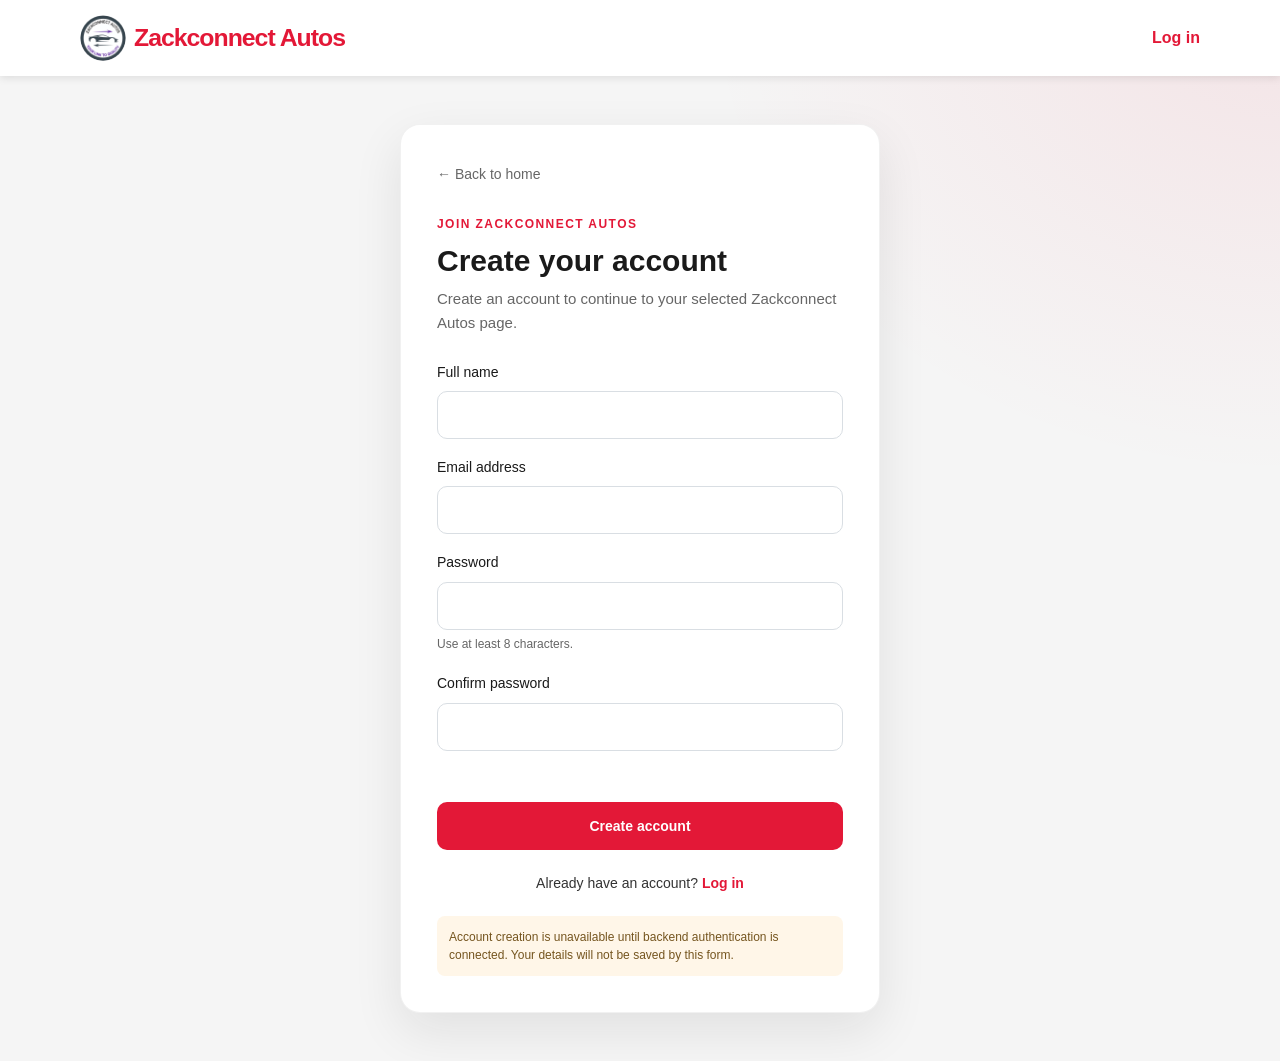
==== about.html @ 78aab8ec "first commit" ====
<!DOCTYPE html>
<html lang="en">
<head>
    <meta charset="UTF-8">
    <meta name="viewport" content="width=device-width, initial-scale=1.0">
    <meta name="description" content="Learn about Zackconnect Autos - Ghana's trusted vehicle dealership specializing in cars, Bajaj tricycles, and vehicle import services.">
    <title>About Us - Zackconnect Autos</title>
    <link rel="stylesheet" href="css/style.css">
    <script src="js/auth.js"></script>
</head>
<body>
    <!-- Header -->
    <header class="header" id="header">
        <div class="container">
            <div class="header-content">
                <div class="logo">
                    <a href="index.html">
                        <img src="images/zackconnect-logo.png" alt="Zackconnect Autos Logo" data-site-image="global.logo">
                        <span>Zackconnect Autos</span>
                    </a>
                </div>
                <nav class="nav" id="nav">
                    <ul class="nav-list">
                        <li><a href="index.html" class="nav-link">Home</a></li>
                        <li><a href="cars.html" class="nav-link">Cars</a></li>
                        <li><a href="tricycles.html" class="nav-link">Bajaj Tricycles</a></li>
                        <li><a href="import.html" class="nav-link">Import a Vehicle</a></li>
                        <li><a href="about.html" class="nav-link active">About Us</a></li>
                        <li><a href="contact.html" class="nav-link">Contact</a></li>
                    </ul>
                </nav>
                <div class="header-actions">
                    <button class="hamburger" id="hamburger" aria-label="Toggle menu">
                        <span></span>
                        <span></span>
                        <span></span>
                    </button>
                </div>
            </div>
        </div>
    </header>

    <!-- Mobile Menu -->
    <div class="mobile-menu" id="mobileMenu">
        <ul class="mobile-nav-list">
            <li><a href="index.html" class="mobile-nav-link">Home</a></li>
            <li><a href="cars.html" class="mobile-nav-link">Cars</a></li>
            <li><a href="tricycles.html" class="mobile-nav-link">Bajaj Tricycles</a></li>
            <li><a href="import.html" class="mobile-nav-link">Import a Vehicle</a></li>
            <li><a href="about.html" class="mobile-nav-link">About Us</a></li>
            <li><a href="contact.html" class="mobile-nav-link">Contact</a></li>
        </ul>
    </div>

    <!-- About Section -->
    <section class="about-section" data-site-section="about.content">
        <div class="container">
            <div class="about-intro">
                <h2 data-site-content="about.introTitle">Who We Are</h2>
                <p data-site-content="about.introText1">Zackconnect Autos is a Ghanaian vehicle import service. We help customers source cars from China, the USA, and Canada, and offer Bajaj tricycles in Ghana. Cars shown as import options are not represented as stock physically in Ghana.</p>
                <p data-site-content="about.introText2">Our goal is to make vehicle ownership easier by providing a reliable source for quality vehicles and professional import services.</p>
            </div>

            <div class="about-grid">
                <div class="about-card">
                    <h3 data-site-content="about.missionTitle">Our Mission</h3>
                    <p data-site-content="about.missionText">To provide a trusted, customer-focused vehicle dealership that simplifies car and tricycle buying, and offers transparent import services in Ghana.</p>
                </div>
                <div class="about-card">
                    <h3 data-site-content="about.visionTitle">Our Vision</h3>
                    <p data-site-content="about.visionText">To become Ghana's leading vehicle dealership, known for reliability, transparency, quality vehicles, and excellent customer service.</p>
                </div>
                <div class="about-card">
                    <h3>Our Values</h3>
                    <ul>
                        <li>Trust and transparency in all dealings</li>
                        <li>Quality vehicles at fair prices</li>
                        <li>Customer-focused service</li>
                        <li>Professional expertise</li>
                        <li>Clear and honest communication</li>
                    </ul>
                </div>
            </div>

            <div class="about-services">
                <h2 data-site-content="about.offerTitle">What We Offer</h2>
                
                <div class="service-card">
                    <div class="service-icon">
                        <svg width="48" height="48" viewBox="0 0 48 48" fill="none" xmlns="http://www.w3.org/2000/svg">
                            <rect width="48" height="48" rx="8" fill="#E31837" fill-opacity="0.1"/>
                            <path d="M24 12L16 20H20V32H24V20H28L24 12Z" fill="#E31837"/>
                        </svg>
                    </div>
                    <h3>Car Imports and Bajaj Tricycles</h3>
                    <p>We help customers source cars from China, the USA, and Canada for import to Ghana, and offer Bajaj tricycles for personal and business transportation needs. Import listings are subject to confirmation and do not represent stock already in Ghana.</p>
                </div>

                <div class="service-card">
                    <div class="service-icon">
                        <svg width="48" height="48" viewBox="0 0 48 48" fill="none" xmlns="http://www.w3.org/2000/svg">
                            <rect width="48" height="48" rx="8" fill="#E31837" fill-opacity="0.1"/>
                            <path d="M24 8L8 16V32L24 40L40 32V16L24 8ZM24 12L36 18V30L24 36L12 30V18L24 12Z" fill="#E31837"/>
                        </svg>
                    </div>
                    <h3>Vehicle Import Services</h3>
                    <p>We help customers source and import vehicles from China, Canada, and the USA with transparent pricing and expert guidance.</p>
                </div>

                <div class="service-card">
                    <div class="service-icon">
                        <svg width="48" height="48" viewBox="0 0 48 48" fill="none" xmlns="http://www.w3.org/2000/svg">
                            <rect width="48" height="48" rx="8" fill="#E31837" fill-opacity="0.1"/>
                            <path d="M24 8C15.16 8 8 15.16 8 24C8 32.84 15.16 40 24 40C32.84 40 40 32.84 40 24C40 15.16 32.84 8 24 8ZM26 32H22V28H26V32ZM26 24H22V12H26V24Z" fill="#E31837"/>
                        </svg>
                    </div>
                    <h3>Customer Service Commitment</h3>
                    <p>Our team is dedicated to helping you find the right vehicle and providing support throughout your purchase journey.</p>
                </div>
            </div>
        </div>
    </section>

    <!-- Footer -->
    <footer class="footer">
        <div class="container">
            <div class="footer-content">
                <div class="footer-brand">
                    <div class="logo">
                        <a href="index.html">
                            <img src="images/zackconnect-logo.png" alt="" data-site-image="global.logo">
                            <span>Zackconnect Autos</span>
                        </a>
                    </div>
                    <p class="tagline" data-site-content="footer.tagline">Your Trusted Partner for Cars & Tricycles.</p>
                </div>

                <div class="footer-links">
                    <div class="footer-column">
                        <h4>Vehicles</h4>
                        <ul>
                            <li><a href="cars.html">Car Imports</a></li>
                            <li><a href="tricycles.html">Bajaj Tricycles</a></li>
                            <li><a href="import.html">Import a Vehicle</a></li>
                        </ul>
                    </div>
                    <div class="footer-column">
                        <h4>Company</h4>
                        <ul>
                            <li><a href="about.html">About Us</a></li>
                            <li><a href="contact.html">Contact Us</a></li>
                        </ul>
                    </div>
                    <div class="footer-column">
                        <h4>Legal</h4>
                        <ul>
                            <li><a href="#">Privacy Policy</a></li>
                            <li><a href="#">Terms and Conditions</a></li>
                        </ul>
                    </div>
                    <div class="footer-column">
                        <h4>Follow Us</h4>
                        <div class="social-links">
                            <a href="#" aria-label="Facebook">
                                <svg width="24" height="24" viewBox="0 0 24 24" fill="currentColor">
                                    <path d="M18 2h-3a5 5 0 0 0-5 5v3H7v4h3v8h4v-8h3l1-4h-4V7a1 1 0 0 1 1-1h3z"/>
                                </svg>
                            </a>
                            <a href="#" aria-label="Twitter">
                                <svg width="24" height="24" viewBox="0 0 24 24" fill="currentColor">
                                    <path d="M23 3a10.9 10.9 0 0 1-3.14 1.53 4.48 4.48 0 0 0-7.86 3v1A10.66 10.66 0 0 1 3 4s-4 9 5 13a11.64 11.64 0 0 1-7 2c9 5 20 0 20-11.5a4.5 4.5 0 0 0-.08-.83A7.72 7.72 0 0 0 23 3z"/>
                                </svg>
                            </a>
                            <a href="#" aria-label="Instagram">
                                <svg width="24" height="24" viewBox="0 0 24 24" fill="none" stroke="currentColor" stroke-width="2">
                                    <rect x="2" y="2" width="20" height="20" rx="5" ry="5"/>
                                    <path d="M16 11.37A4 4 0 1 1 12.63 8 4 4 0 0 1 16 11.37z"/>
                                    <line x1="17.5" y1="6.5" x2="17.51" y2="6.5"/>
                                </svg>
                            </a>
                        </div>
                    </div>
                </div>
            </div>
            <div class="footer-bottom">
                <p>&copy; 2026 Zackconnect Autos. All rights reserved.</p>
            </div>
        </div>
    </footer>

    <script src="js/data-store.js"></script>
    <script src="js/script.js"></script>
    <script src="js/site-content.js"></script>
</body>
</html>
---- css/style.css ----
/* ============================================
   Zackconnect - Vehicle Dealership Styles
   ============================================ */

/* CSS Variables for consistent theming */
:root {
    --primary-color: #E31837;
    --primary-dark: #b9122a;
    --secondary-color: #1a1a1a;
    --text-color: #333333;
    --text-light: #666666;
    --bg-color: #ffffff;
    --bg-light: #f5f5f5;
    --border-color: #e0e0e0;
    --success-color: #28a745;
    --error-color: #dc3545;
    --shadow: 0 2px 8px rgba(0, 0, 0, 0.1);
    --shadow-hover: 0 4px 16px rgba(0, 0, 0, 0.15);
    --radius: 8px;
    --radius-lg: 12px;
    --transition: all 0.3s ease;
}

/* Reset and Base Styles */
* {
    margin: 0;
    padding: 0;
    box-sizing: border-box;
}

html {
    scroll-behavior: smooth;
}

body {
    font-family: -apple-system, BlinkMacSystemFont, 'Segoe UI', Roboto, Oxygen, Ubuntu, Cantarell, sans-serif;
    font-size: 16px;
    line-height: 1.6;
    color: var(--text-color);
    background-color: var(--bg-color);
}

img {
    max-width: 100%;
    height: auto;
    display: block;
}

a {
    text-decoration: none;
    color: inherit;
    transition: var(--transition);
}

ul {
    list-style: none;
}

button, input, select, textarea {
    font-family: inherit;
    font-size: inherit;
}

/* Container */
.container {
    max-width: 1200px;
    margin: 0 auto;
    padding: 0 20px;
}

/* Page Header */
.page-header {
    background: linear-gradient(135deg, var(--primary-color) 0%, var(--primary-dark) 100%);
    color: white;
    padding: 60px 0;
    text-align: center;
}

.page-header h1 {
    font-size: 2.5rem;
    margin-bottom: 10px;
}

.page-header p {
    font-size: 1.1rem;
    opacity: 0.9;
}

/* Promo Banner */
.promo-banner {
    background-color: var(--bg-light);
    padding: 40px 0;
    text-align: center;
}

.promo-banner h2 {
    font-size: 1.8rem;
    margin-bottom: 10px;
    color: var(--primary-color);
}

.promo-banner p {
    margin-bottom: 20px;
    color: var(--text-light);
}

/* Why Choose Section */
.why-choose {
    padding: 60px 0;
    background-color: var(--bg-light);
}

.features-grid {
    display: grid;
    grid-template-columns: repeat(auto-fit, minmax(250px, 1fr));
    gap: 30px;
    margin-top: 40px;
}

.feature-card {
    background: white;
    padding: 30px;
    border-radius: var(--radius-lg);
    box-shadow: var(--shadow);
    text-align: center;
    transition: var(--transition);
}

.feature-card:hover {
    transform: translateY(-5px);
    box-shadow: var(--shadow-hover);
}

.feature-card h3 {
    margin: 15px 0 10px;
    color: var(--primary-color);
}

.feature-card p {
    color: var(--text-light);
}

/* How It Works Section */
.how-it-works {
    padding: 72px 0;
    background: linear-gradient(180deg, #fff 0%, #fff7f8 100%);
}

.steps-container {
    display: grid;
    grid-template-columns: repeat(5, minmax(0, 1fr));
    gap: 18px;
    margin-top: 44px;
}

.step-card {
    position: relative;
    min-width: 0;
    min-height: 250px;
    padding: 28px 20px 24px;
    overflow: hidden;
    border: 1px solid #f1dfe3;
    border-radius: 16px;
    background: #fff;
    box-shadow: 0 8px 24px rgba(37, 25, 27, 0.06);
    text-align: center;
    transition: transform 0.22s ease, border-color 0.22s ease, box-shadow 0.22s ease;
}

.step-card::before {
    position: absolute;
    top: 0;
    right: 18px;
    left: 18px;
    height: 4px;
    border-radius: 0 0 4px 4px;
    background: var(--primary-color);
    content: "";
    opacity: 0.72;
    transition: right 0.22s ease, left 0.22s ease, opacity 0.22s ease;
}

.step-card:hover {
    transform: translateY(-7px);
    border-color: #efb8c3;
    box-shadow: 0 16px 32px rgba(227, 24, 55, 0.13);
}

.step-card:hover::before {
    right: 0;
    left: 0;
    opacity: 1;
}

.step-number {
    width: 58px;
    height: 58px;
    background: var(--primary-color);
    color: white;
    border-radius: 50%;
    display: flex;
    align-items: center;
    justify-content: center;
    font-size: 1.6rem;
    font-weight: 800;
    margin: 0 auto 20px;
    box-shadow: 0 7px 16px rgba(227, 24, 55, 0.2);
    transition: transform 0.22s ease, box-shadow 0.22s ease;
}

.step-card:hover .step-number {
    transform: scale(1.08);
    box-shadow: 0 10px 22px rgba(227, 24, 55, 0.28);
}

.step-card h3 {
    min-height: 48px;
    margin: 0 0 10px;
    color: var(--secondary-color);
    font-size: 17px;
    line-height: 1.4;
}

.step-card p {
    margin: 0;
    color: var(--text-light);
    font-size: 14px;
    line-height: 1.7;
}

@media (max-width: 1100px) {
    .steps-container {
        grid-template-columns: repeat(3, minmax(0, 1fr));
    }
}

@media (max-width: 700px) {
    .how-it-works {
        padding: 56px 0;
    }

    .steps-container {
        grid-template-columns: repeat(2, minmax(0, 1fr));
        gap: 14px;
        margin-top: 32px;
    }

    .step-card {
        min-height: 230px;
        padding: 24px 16px 20px;
    }
}

@media (max-width: 420px) {
    .steps-container {
        grid-template-columns: 1fr;
    }

    .step-card {
        min-height: 0;
        padding: 24px 20px;
    }

    .step-card h3 {
        min-height: 0;
    }
}

/* Availability Badges */
.availability-badge-card {
    position: absolute;
    top: 10px;
    right: 10px;
    padding: 4px 12px;
    border-radius: 4px;
    font-size: 12px;
    font-weight: 600;
    z-index: 2;
}

.availability-badge-card.available {
    background-color: var(--success-color);
    color: white;
}

.availability-badge-card.sold {
    background-color: var(--error-color);
    color: white;
}

.availability-badge {
    display: inline-block;
    padding: 6px 16px;
    border-radius: 4px;
    font-size: 14px;
    font-weight: 600;
    margin-bottom: 15px;
}

.availability-badge.available {
    background-color: var(--success-color);
    color: white;
}

.availability-badge.sold {
    background-color: var(--error-color);
    color: white;
}

/* Vehicle Details Page */
.vehicle-details-page {
    padding: 40px 0;
}

.vehicle-details-header {
    margin-bottom: 30px;
}

.vehicle-details-header h1 {
    font-size: 2rem;
    margin-bottom: 10px;
}

.vehicle-details-header .price {
    font-size: 2rem;
    font-weight: bold;
    color: var(--primary-color);
}

.vehicle-gallery {
    margin-bottom: 40px;
}

.gallery-main {
    margin-bottom: 15px;
}

.gallery-main img {
    width: 100%;
    border-radius: var(--radius-lg);
}

.gallery-thumbnails {
    display: flex;
    gap: 10px;
}

.gallery-thumbnail {
    cursor: pointer;
    border-radius: var(--radius);
    overflow: hidden;
    opacity: 0.6;
    transition: var(--transition);
}

.gallery-thumbnail:hover,
.gallery-thumbnail.active {
    opacity: 1;
}

.gallery-thumbnail img {
    width: 80px;
    height: 60px;
    object-fit: cover;
}

.vehicle-specs {
    margin-bottom: 30px;
}

.specs-grid {
    display: grid;
    grid-template-columns: repeat(auto-fit, minmax(150px, 1fr));
    gap: 15px;
}

.spec-item {
    display: flex;
    align-items: center;
    gap: 10px;
    padding: 15px;
    background-color: var(--bg-light);
    border-radius: var(--radius);
}

.spec-item svg {
    width: 20px;
    height: 20px;
    color: var(--primary-color);
}

.dealership-info {
    background-color: var(--bg-light);
    padding: 30px;
    border-radius: var(--radius-lg);
    margin-bottom: 40px;
}

.contact-actions {
    display: flex;
    gap: 15px;
    flex-wrap: wrap;
    margin-top: 20px;
}

.contact-actions a {
    flex: 1;
    min-width: 150px;
}

/* WhatsApp CTA */
.whatsapp-cta {
    background: linear-gradient(135deg, #25D366 0%, #128C7E 100%);
    color: white;
    padding: 40px 0;
    text-align: center;
}

.whatsapp-content h2 {
    margin-bottom: 10px;
}

.whatsapp-content p {
    margin-bottom: 20px;
    opacity: 0.9;
}

.btn-whatsapp {
    background-color: white;
    color: #25D366;
    display: inline-flex;
    align-items: center;
    gap: 10px;
}

.btn-whatsapp:hover {
    background-color: #f0f0f0;
    color: #25D366;
}

/* Demo Notes */
.demo-note {
    font-size: 13px;
    color: var(--text-light);
    font-style: italic;
    margin-top: 15px;
}

/* About Page */
.about-section {
    padding: 60px 0;
}

.about-intro {
    max-width: 800px;
    margin: 0 auto 40px;
    text-align: center;
}

.about-grid {
    display: grid;
    grid-template-columns: repeat(auto-fit, minmax(300px, 1fr));
    gap: 30px;
    margin-bottom: 40px;
}

.about-card {
    background: var(--bg-light);
    padding: 30px;
    border-radius: var(--radius-lg);
}

.about-card h3 {
    color: var(--primary-color);
    margin-bottom: 15px;
}

.about-services {
    margin-top: 40px;
}

.service-card {
    background: white;
    padding: 30px;
    border-radius: var(--radius-lg);
    box-shadow: var(--shadow);
    margin-bottom: 20px;
}

.service-icon {
    margin-bottom: 15px;
}

/* Tricycle Categories Tabs */
.tricycle-categories {
    margin-bottom: 30px;
}

.category-tabs {
    display: flex;
    gap: 10px;
    flex-wrap: wrap;
}

.category-tab {
    padding: 10px 20px;
    border: 2px solid var(--border-color);
    border-radius: var(--radius);
    background: white;
    cursor: pointer;
    transition: var(--transition);
}

.category-tab:hover,
.category-tab.active {
    background-color: var(--primary-color);
    color: white;
    border-color: var(--primary-color);
}

/* Search Section */
.search-section {
    margin-bottom: 30px;
}

.search-section .search-input {
    width: 100%;
    padding: 15px;
    border: 2px solid var(--border-color);
    border-radius: var(--radius);
    font-size: 16px;
}

.search-section .search-input:focus {
    outline: none;
    border-color: var(--primary-color);
}

/* Buttons */
.btn {
    display: inline-block;
    padding: 12px 24px;
    border: none;
    border-radius: var(--radius);
    font-size: 14px;
    font-weight: 600;
    cursor: pointer;
    transition: var(--transition);
    text-align: center;
}

.btn:hover {
    transform: translateY(-2px);
    box-shadow: var(--shadow-hover);
}

.btn-primary {
    background-color: var(--primary-color);
    color: white;
}

.btn-primary:hover {
    background-color: var(--primary-dark);
}

.btn-secondary {
    background-color: var(--secondary-color);
    color: white;
}

.btn-secondary:hover {
    background-color: #333;
}

.btn-outline {
    background-color: transparent;
    border: 2px solid var(--primary-color);
    color: var(--primary-color);
}

.btn-outline:hover {
    background-color: var(--primary-color);
    color: white;
}

.btn-text {
    background-color: transparent;
    color: var(--text-color);
}

.btn-text:hover {
    color: var(--primary-color);
}

.btn-large {
    padding: 16px 32px;
    font-size: 16px;
}

.btn-full {
    width: 100%;
}

/* Header */
.header {
    background-color: white;
    box-shadow: var(--shadow);
    position: sticky;
    top: 0;
    z-index: 1000;
}

.header-content {
    display: flex;
    align-items: center;
    justify-content: space-between;
    padding: 16px 0;
}

.logo a {
    display: flex;
    align-items: center;
    gap: 10px;
    font-size: 1.5rem;
    font-weight: bold;
    color: var(--primary-color);
}

.logo img {
    width: 50px;
    height: 50px;
    border-radius: 50%;
    object-fit: cover;
    flex-shrink: 0;
}

/* Navigation */
.nav {
    display: flex;
}

.nav-list {
    display: flex;
    gap: 32px;
}

.nav-link {
    font-weight: 500;
    color: var(--text-color);
    padding: 8px 0;
    position: relative;
}

.nav-link:hover,
.nav-link.active {
    color: var(--primary-color);
}

.nav-link.active::after {
    content: '';
    position: absolute;
    bottom: 0;
    left: 0;
    width: 100%;
    height: 2px;
    background-color: var(--primary-color);
}

/* Header Actions */
.header-actions {
    display: flex;
    align-items: center;
    gap: 16px;
}

.location-selector select {
    padding: 8px 12px;
    border: 1px solid var(--border-color);
    border-radius: var(--radius);
    font-size: 14px;
    cursor: pointer;
}

/* Hamburger Menu */
.hamburger {
    display: none;
    flex-direction: column;
    gap: 4px;
    background: none;
    border: none;
    cursor: pointer;
    padding: 8px;
}

.hamburger span {
    width: 24px;
    height: 2px;
    background-color: var(--secondary-color);
    transition: var(--transition);
}

.hamburger.active span:nth-child(1) {
    transform: rotate(45deg) translate(6px, 6px);
}

.hamburger.active span:nth-child(2) {
    opacity: 0;
}

.hamburger.active span:nth-child(3) {
    transform: rotate(-45deg) translate(6px, -6px);
}

/* Mobile Menu */
.mobile-menu {
    display: none;
    position: fixed;
    top: 72px;
    left: 0;
    right: 0;
    background-color: white;
    box-shadow: var(--shadow);
    z-index: 999;
    padding: 20px;
}

.mobile-menu.active {
    display: block;
}

.mobile-nav-list {
    display: flex;
    flex-direction: column;
    gap: 16px;
}

.mobile-nav-link {
    font-size: 16px;
    font-weight: 500;
    color: var(--text-color);
    padding: 12px;
    border-bottom: 1px solid var(--border-color);
}

.mobile-nav-link:hover {
    color: var(--primary-color);
}

/* Hero Section */
.hero {
    position: relative;
    min-height: 600px;
    display: flex;
    align-items: center;
    background: linear-gradient(rgba(0, 0, 0, 0.6), rgba(0, 0, 0, 0.6)), 
                url('https://images.unsplash.com/photo-1492144534655-ae79c964c9d7?w=1920&h=1080&fit=crop') center/cover no-repeat;
    color: white;
}

.hero-content {
    text-align: center;
    max-width: 800px;
    margin: 0 auto;
}

.hero h1 {
    font-size: 48px;
    font-weight: 700;
    margin-bottom: 16px;
    line-height: 1.2;
}

.hero p {
    font-size: 18px;
    margin-bottom: 32px;
    opacity: 0.9;
}

.hero-buttons {
    display: flex;
    gap: 16px;
    justify-content: center;
    margin-bottom: 48px;
}

/* Search Bar */
.search-bar {
    background-color: white;
    padding: 24px;
    border-radius: var(--radius-lg);
    box-shadow: var(--shadow);
}

.search-inputs {
    display: grid;
    grid-template-columns: repeat(auto-fit, minmax(150px, 1fr));
    gap: 12px;
    margin-bottom: 16px;
}

.search-input,
.search-select {
    width: 100%;
    padding: 12px;
    border: 1px solid var(--border-color);
    border-radius: var(--radius);
    font-size: 14px;
}

.search-input:focus,
.search-select:focus {
    outline: none;
    border-color: var(--primary-color);
}

.search-btn {
    width: 100%;
}

/* Section Styles */
section {
    padding: 80px 0;
}

.section-title {
    font-size: 36px;
    font-weight: 700;
    text-align: center;
    margin-bottom: 16px;
    color: var(--secondary-color);
}

.section-subtitle {
    font-size: 18px;
    text-align: center;
    color: var(--text-light);
    margin-bottom: 48px;
}

/* Categories Section */
.categories {
    background-color: var(--bg-light);
}

.categories-grid {
    display: grid;
    grid-template-columns: repeat(auto-fit, minmax(280px, 1fr));
    gap: 24px;
}

.category-card {
    background-color: white;
    border-radius: var(--radius-lg);
    overflow: hidden;
    box-shadow: var(--shadow);
    transition: var(--transition);
}

.category-card:hover {
    transform: translateY(-4px);
    box-shadow: var(--shadow-hover);
}

.category-image {
    height: 200px;
    overflow: hidden;
    background: var(--bg-light);
}

.category-image img {
    width: 100%;
    height: 100%;
    object-fit: contain;
}

.category-content {
    padding: 24px;
}

.category-content h3 {
    font-size: 20px;
    font-weight: 600;
    margin-bottom: 8px;
    color: var(--secondary-color);
}

.category-content p {
    color: var(--text-light);
    margin-bottom: 16px;
    font-size: 14px;
}

/* Listings Section */
.listings {
    background-color: white;
}

/* Filters */
.filters {
    display: flex;
    flex-wrap: wrap;
    gap: 16px;
    margin-bottom: 32px;
    padding: 24px;
    background-color: var(--bg-light);
    border-radius: var(--radius);
}

.filter-group {
    display: flex;
    align-items: center;
    gap: 8px;
}

.filter-group label {
    font-size: 14px;
    font-weight: 500;
    color: var(--text-color);
}

.filter-group select {
    padding: 8px 12px;
    border: 1px solid var(--border-color);
    border-radius: var(--radius);
    font-size: 14px;
    cursor: pointer;
    min-width: 120px;
}

/* Sorting */
.sorting {
    display: flex;
    align-items: center;
    justify-content: space-between;
    margin-bottom: 24px;
    flex-wrap: wrap;
    gap: 16px;
}

.sorting label {
    font-size: 14px;
    font-weight: 500;
    color: var(--text-color);
}

.sorting select {
    padding: 8px 12px;
    border: 1px solid var(--border-color);
    border-radius: var(--radius);
    font-size: 14px;
    cursor: pointer;
}

.listing-count {
    font-size: 14px;
    color: var(--text-light);
}

/* Listings Grid */
.listings-grid {
    display: grid;
    grid-template-columns: repeat(auto-fill, minmax(300px, 1fr));
    grid-auto-rows: 1fr;
    align-items: stretch;
    gap: 24px;
    margin-bottom: 32px;
}

/* Vehicle Card */
.vehicle-card {
    display: flex;
    height: 100%;
    flex-direction: column;
    background-color: white;
    border-radius: var(--radius-lg);
    overflow: hidden;
    box-shadow: var(--shadow);
    transition: var(--transition);
    position: relative;
}

.vehicle-card:hover {
    transform: translateY(-4px);
    box-shadow: var(--shadow-hover);
}

.vehicle-image {
    position: relative;
    height: 200px;
    flex: 0 0 200px;
    overflow: hidden;
    background: var(--bg-light);
}

.vehicle-image img {
    width: 100%;
    height: 100%;
    object-fit: cover;
}

.vehicle-image-nav {
    position: absolute;
    top: 50%;
    z-index: 5;
    display: grid;
    width: 34px;
    height: 34px;
    padding: 0;
    place-items: center;
    transform: translateY(-50%);
    border: 0;
    border-radius: 50%;
    background: rgba(0, 0, 0, 0.58);
    color: #fff;
    cursor: pointer;
    font-size: 25px;
    line-height: 1;
}

.vehicle-image-nav:hover,
.vehicle-image-nav:focus-visible {
    background: var(--primary-color);
}

.vehicle-image-nav:focus-visible {
    outline: 2px solid #fff;
    outline-offset: 2px;
}

.vehicle-image-previous {
    left: 10px;
}

.vehicle-image-next {
    right: 10px;
}

.vehicle-image-count {
    position: absolute;
    right: 12px;
    bottom: 10px;
    z-index: 5;
    padding: 3px 8px;
    border-radius: 12px;
    background: rgba(0, 0, 0, 0.62);
    color: #fff;
    font-size: 12px;
}

.vehicle-badge {
    position: absolute;
    top: 12px;
    left: 12px;
    padding: 4px 12px;
    border-radius: var(--radius);
    font-size: 12px;
    font-weight: 600;
    text-transform: uppercase;
}

.badge-new {
    background-color: var(--success-color);
    color: white;
}

.badge-used {
    background-color: var(--primary-color);
    color: white;
}

.badge-featured {
    background-color: #FFD700;
    color: var(--secondary-color);
}

.favourite-btn {
    position: absolute;
    top: 12px;
    right: 12px;
    width: 36px;
    height: 36px;
    background-color: white;
    border: none;
    border-radius: 50%;
    cursor: pointer;
    display: flex;
    align-items: center;
    justify-content: center;
    box-shadow: var(--shadow);
    transition: var(--transition);
}

.favourite-btn:hover {
    transform: scale(1.1);
}

.favourite-btn.active svg {
    fill: var(--primary-color);
    stroke: var(--primary-color);
}

.favourite-btn svg {
    width: 20px;
    height: 20px;
    stroke: var(--text-light);
    fill: none;
    transition: var(--transition);
}

.vehicle-details {
    display: flex;
    flex: 1;
    flex-direction: column;
    padding: 20px;
}

.vehicle-title {
    font-size: 18px;
    font-weight: 600;
    margin-bottom: 8px;
    color: var(--secondary-color);
    min-height: 2.7em;
    overflow: hidden;
    display: -webkit-box;
    -webkit-box-orient: vertical;
    -webkit-line-clamp: 2;
}

.vehicle-price {
    font-size: 24px;
    font-weight: 700;
    color: var(--primary-color);
    margin-bottom: 12px;
}

.vehicle-price-note {
    margin: 0 0 3px;
    color: var(--text-light);
    font-size: 12px;
}

.vehicle-info {
    display: flex;
    min-height: 38px;
    flex-wrap: wrap;
    gap: 12px;
    margin-bottom: 16px;
    font-size: 13px;
    color: var(--text-light);
}

.vehicle-info-item {
    display: flex;
    align-items: center;
    gap: 4px;
}

.vehicle-info-item svg {
    width: 16px;
    height: 16px;
}

.vehicle-meta {
    display: flex;
    justify-content: space-between;
    align-items: center;
    padding-top: 12px;
    border-top: 1px solid var(--border-color);
    font-size: 13px;
}

.vehicle-location {
    color: var(--text-light);
}

.vehicle-seller {
    font-weight: 500;
    color: var(--text-color);
}

.vehicle-actions {
    display: flex;
    gap: 8px;
    margin-top: auto;
    padding-top: 16px;
}

.vehicle-actions .btn {
    flex: 1;
    font-size: 13px;
    padding: 10px 16px;
}

/* Empty State */
.empty-state {
    text-align: center;
    padding: 60px 20px;
}

.empty-state svg {
    margin: 0 auto 24px;
}

.empty-state h3 {
    font-size: 24px;
    margin-bottom: 8px;
    color: var(--secondary-color);
}

.empty-state p {
    color: var(--text-light);
    margin-bottom: 24px;
}

.view-all-container {
    text-align: center;
    margin-top: 32px;
}

/* Bajaj Section */
.bajaj-section {
    background-color: var(--bg-light);
}

.bajaj-filters {
    display: flex;
    gap: 16px;
    margin-bottom: 32px;
    justify-content: center;
}

/* Import Section */
.import-section {
    background-color: white;
}

.import-content {
    display: grid;
    grid-template-columns: 1fr 1fr;
    gap: 48px;
}

.import-steps,
.cost-breakdown {
    margin-bottom: 32px;
}

.import-steps h3,
.cost-breakdown h3 {
    font-size: 20px;
    font-weight: 600;
    margin-bottom: 16px;
    color: var(--secondary-color);
}

.import-steps ol {
    padding-left: 24px;
}

.import-steps li {
    margin-bottom: 12px;
    color: var(--text-color);
}

.cost-breakdown ul {
    padding-left: 24px;
}

.cost-breakdown li {
    margin-bottom: 8px;
    color: var(--text-color);
}

.cost-breakdown .note {
    margin-top: 16px;
    padding: 12px;
    background-color: #fff3cd;
    border-left: 4px solid #ffc107;
    font-size: 14px;
    color: #856404;
}

/* Forms */
.import-form-container,
.sell-form-container,
.auth-container {
    max-width: 600px;
    margin: 0 auto;
}

.form-group {
    margin-bottom: 20px;
}

.form-row {
    display: grid;
    grid-template-columns: 1fr 1fr;
    gap: 16px;
}

.form-group label {
    display: block;
    margin-bottom: 8px;
    font-weight: 500;
    color: var(--text-color);
    font-size: 14px;
}

.form-group input,
.form-group select,
.form-group textarea {
    width: 100%;
    padding: 12px;
    border: 1px solid var(--border-color);
    border-radius: var(--radius);
    font-size: 14px;
    transition: var(--transition);
}

.form-group input:focus,
.form-group select:focus,
.form-group textarea:focus {
    outline: none;
    border-color: var(--primary-color);
    box-shadow: 0 0 0 3px rgba(227, 24, 55, 0.1);
}

.form-group textarea {
    resize: vertical;
}

.help-text {
    font-size: 12px;
    color: var(--text-light);
    margin-top: 4px;
}

.form-note {
    font-size: 12px;
    color: var(--text-light);
    text-align: center;
    margin-top: 16px;
    padding: 12px;
    background-color: var(--bg-light);
    border-radius: var(--radius);
}

.note {
    font-size: 14px;
    color: var(--text-light);
    margin-top: 16px;
}

/* Password Input */
.password-input {
    position: relative;
}

.password-input input {
    padding-right: 48px;
}

.toggle-password {
    position: absolute;
    right: 12px;
    top: 50%;
    transform: translateY(-50%);
    background: none;
    border: none;
    cursor: pointer;
    padding: 4px;
    color: var(--text-light);
}

.toggle-password:hover {
    color: var(--primary-color);
}

/* Form Options */
.form-options {
    display: flex;
    justify-content: space-between;
    align-items: center;
    margin-bottom: 20px;
    font-size: 14px;
}

.checkbox-label {
    display: flex;
    align-items: center;
    gap: 8px;
    cursor: pointer;
}

.checkbox-label input[type="checkbox"] {
    width: auto;
}

.forgot-link {
    color: var(--primary-color);
}

.forgot-link:hover {
    text-decoration: underline;
}

/* Image Preview */
.image-preview {
    display: grid;
    grid-template-columns: repeat(auto-fill, minmax(100px, 1fr));
    gap: 12px;
    margin-top: 16px;
}

.preview-image {
    position: relative;
    aspect-ratio: 4:3;
    border-radius: var(--radius);
    overflow: hidden;
}

.preview-image img {
    width: 100%;
    height: 100%;
    object-fit: contain;
}

.remove-image {
    position: absolute;
    top: 4px;
    right: 4px;
    width: 24px;
    height: 24px;
    background-color: rgba(0, 0, 0, 0.7);
    color: white;
    border: none;
    border-radius: 50%;
    cursor: pointer;
    display: flex;
    align-items: center;
    justify-content: center;
    font-size: 16px;
}

/* Ad Preview */
.ad-preview {
    background-color: var(--bg-light);
    padding: 32px;
    border-radius: var(--radius-lg);
    margin-top: 24px;
}

.preview-card {
    background-color: white;
    padding: 24px;
    border-radius: var(--radius);
    margin-bottom: 16px;
}

/* Auth Section */
.auth-section {
    background-color: var(--bg-light);
}

.auth-container {
    background-color: white;
    padding: 32px;
    border-radius: var(--radius-lg);
    box-shadow: var(--shadow);
}

.auth-tabs {
    display: flex;
    margin-bottom: 32px;
    border-bottom: 2px solid var(--border-color);
}

.auth-tab {
    flex: 1;
    padding: 16px;
    background: none;
    border: none;
    font-size: 16px;
    font-weight: 600;
    cursor: pointer;
    color: var(--text-light);
    border-bottom: 2px solid transparent;
    margin-bottom: -2px;
}

.auth-tab.active {
    color: var(--primary-color);
    border-bottom-color: var(--primary-color);
}

.auth-form {
    display: none;
}

.auth-form.active {
    display: block;
}

.auth-form h3 {
    font-size: 24px;
    margin-bottom: 24px;
    color: var(--secondary-color);
}

.auth-note {
    text-align: center;
    margin-top: 16px;
    font-size: 13px;
    color: var(--text-light);
}

/* Favourites Section */
.favourites-section {
    background-color: var(--bg-light);
}

/* About Section */
.about-section {
    background-color: white;
}

.about-content {
    max-width: 800px;
    margin: 0 auto;
}

.about-text {
    text-align: center;
    margin-bottom: 48px;
    font-size: 18px;
    color: var(--text-color);
}

.about-grid {
    display: grid;
    grid-template-columns: repeat(auto-fit, minmax(280px, 1fr));
    gap: 24px;
}

.about-card {
    background-color: var(--bg-light);
    padding: 24px;
    border-radius: var(--radius-lg);
}

.about-card h3 {
    font-size: 18px;
    font-weight: 600;
    margin-bottom: 12px;
    color: var(--secondary-color);
}

.about-card p {
    color: var(--text-light);
    font-size: 14px;
}

.about-card ul {
    padding-left: 24px;
}

.about-card li {
    margin-bottom: 8px;
    color: var(--text-light);
    font-size: 14px;
}

/* Safety Section */
.safety-section {
    background-color: var(--bg-light);
}

.safety-grid {
    display: grid;
    grid-template-columns: repeat(auto-fit, minmax(250px, 1fr));
    gap: 24px;
}

.safety-card {
    background-color: white;
    padding: 24px;
    border-radius: var(--radius-lg);
    text-align: center;
    box-shadow: var(--shadow);
}

.safety-card svg {
    margin: 0 auto 16px;
}

.safety-card h3 {
    font-size: 16px;
    font-weight: 600;
    margin-bottom: 8px;
    color: var(--secondary-color);
}

.safety-card p {
    font-size: 14px;
    color: var(--text-light);
}

/* Contact Section */
.contact-section {
    background-color: white;
}

.contact-content {
    display: grid;
    grid-template-columns: 1fr 1fr;
    gap: 48px;
}

.contact-info {
    display: flex;
    flex-direction: column;
    gap: 24px;
}

.contact-item {
    display: flex;
    gap: 16px;
    align-items: flex-start;
}

.contact-item svg {
    flex-shrink: 0;
    margin-top: 4px;
}

.contact-item h4 {
    font-size: 16px;
    font-weight: 600;
    margin-bottom: 4px;
    color: var(--secondary-color);
}

.contact-item p {
    font-size: 14px;
    color: var(--text-light);
}

.contact-form h3 {
    font-size: 24px;
    margin-bottom: 24px;
    color: var(--secondary-color);
}

/* Modal */
.modal {
    display: none;
    position: fixed;
    top: 0;
    left: 0;
    right: 0;
    bottom: 0;
    background-color: rgba(0, 0, 0, 0.7);
    z-index: 2000;
    align-items: center;
    justify-content: center;
    padding: 20px;
}

.modal.active {
    display: flex;
}

.modal-content {
    background-color: white;
    border-radius: var(--radius-lg);
    max-width: 900px;
    width: 100%;
    max-height: 90vh;
    overflow-y: auto;
    position: relative;
}

.modal-close {
    position: absolute;
    top: 16px;
    right: 16px;
    width: 40px;
    height: 40px;
    background-color: white;
    border: none;
    border-radius: 50%;
    font-size: 24px;
    cursor: pointer;
    z-index: 10;
    box-shadow: var(--shadow);
    display: flex;
    align-items: center;
    justify-content: center;
}

.modal-close:hover {
    background-color: var(--bg-light);
}

/* Vehicle Details */
.vehicle-details {
    padding: 32px;
}

.vehicle-gallery {
    margin-bottom: 32px;
}

.gallery-main {
    width: 100%;
    height: 400px;
    border-radius: var(--radius-lg);
    overflow: hidden;
    margin-bottom: 16px;
    background: var(--bg-light);
}

.gallery-main img {
    width: 100%;
    height: 100%;
    object-fit: contain;
}

.gallery-thumbnails {
    display: flex;
    gap: 12px;
    overflow-x: auto;
    padding-bottom: 8px;
}

.gallery-thumbnail {
    width: 100px;
    height: 75px;
    border-radius: var(--radius);
    overflow: hidden;
    cursor: pointer;
    flex-shrink: 0;
    border: 2px solid transparent;
}

.gallery-thumbnail.active {
    border-color: var(--primary-color);
}

.gallery-thumbnail img {
    width: 100%;
    height: 100%;
    object-fit: contain;
}

.vehicle-header {
    margin-bottom: 24px;
    padding-bottom: 24px;
    border-bottom: 1px solid var(--border-color);
}

.vehicle-header h2 {
    font-size: 32px;
    font-weight: 700;
    margin-bottom: 8px;
    color: var(--secondary-color);
}

.vehicle-header .price {
    font-size: 36px;
    font-weight: 700;
    color: var(--primary-color);
}

.vehicle-specs {
    display: grid;
    grid-template-columns: repeat(auto-fit, minmax(200px, 1fr));
    gap: 16px;
    margin-bottom: 32px;
}

.spec-item {
    display: flex;
    align-items: center;
    gap: 12px;
    padding: 16px;
    background-color: var(--bg-light);
    border-radius: var(--radius);
}

.spec-item svg {
    width: 24px;
    height: 24px;
    color: var(--primary-color);
}

.spec-item span {
    font-size: 14px;
    color: var(--text-color);
}

.vehicle-description {
    margin-bottom: 32px;
}

.vehicle-description h3 {
    font-size: 20px;
    font-weight: 600;
    margin-bottom: 16px;
    color: var(--secondary-color);
}

.vehicle-description p {
    color: var(--text-color);
    line-height: 1.8;
}

.seller-info {
    background-color: var(--bg-light);
    padding: 24px;
    border-radius: var(--radius-lg);
    margin-bottom: 32px;
}

.seller-info h3 {
    font-size: 20px;
    font-weight: 600;
    margin-bottom: 16px;
    color: var(--secondary-color);
}

.seller-details {
    margin-bottom: 16px;
}

.seller-details p {
    margin-bottom: 8px;
    color: var(--text-color);
}

.seller-details strong {
    color: var(--secondary-color);
}

.seller-actions {
    display: flex;
    flex-wrap: wrap;
    gap: 12px;
}

.safety-tips {
    background-color: #fff3cd;
    padding: 24px;
    border-radius: var(--radius-lg);
    border-left: 4px solid #ffc107;
    margin-bottom: 32px;
}

.safety-tips h3 {
    font-size: 18px;
    font-weight: 600;
    margin-bottom: 12px;
    color: #856404;
}

.safety-tips ul {
    padding-left: 24px;
}

.safety-tips li {
    margin-bottom: 8px;
    color: #856404;
    font-size: 14px;
}

.similar-vehicles {
    margin-top: 32px;
}

.similar-vehicles h3 {
    font-size: 20px;
    font-weight: 600;
    margin-bottom: 16px;
    color: var(--secondary-color);
}

/* Toast */
.toast {
    position: fixed;
    bottom: 24px;
    right: 24px;
    background-color: var(--secondary-color);
    color: white;
    padding: 16px 24px;
    border-radius: var(--radius);
    box-shadow: var(--shadow);
    z-index: 3000;
    display: none;
    align-items: center;
    gap: 12px;
    max-width: 400px;
}

.toast.active {
    display: flex;
}

.toast.success {
    background-color: var(--success-color);
}

.toast.error {
    background-color: var(--error-color);
}

.toast-close {
    background: none;
    border: none;
    color: white;
    font-size: 24px;
    cursor: pointer;
    padding: 0;
    line-height: 1;
}

/* Footer */
.footer {
    background-color: var(--secondary-color);
    color: white;
    padding: 48px 0 24px;
}

.footer-content {
    display: grid;
    grid-template-columns: 1fr 2fr;
    gap: 48px;
    margin-bottom: 32px;
}

.footer-brand .logo a {
    color: white;
}

.footer-brand .tagline {
    margin-top: 12px;
    font-size: 14px;
    opacity: 0.8;
}

.footer-links {
    display: grid;
    grid-template-columns: repeat(auto-fit, minmax(150px, 1fr));
    gap: 32px;
}

.footer-column h4 {
    font-size: 16px;
    font-weight: 600;
    margin-bottom: 16px;
}

.footer-column ul {
    display: flex;
    flex-direction: column;
    gap: 8px;
}

.footer-column a {
    font-size: 14px;
    opacity: 0.8;
}

.footer-column a:hover {
    opacity: 1;
    color: var(--primary-color);
}

.social-links {
    display: flex;
    gap: 12px;
}

.social-links a {
    width: 40px;
    height: 40px;
    background-color: rgba(255, 255, 255, 0.1);
    border-radius: 50%;
    display: flex;
    align-items: center;
    justify-content: center;
    transition: var(--transition);
}

.social-links a:hover {
    background-color: var(--primary-color);
}

.footer-bottom {
    padding-top: 24px;
    border-top: 1px solid rgba(255, 255, 255, 0.1);
    text-align: center;
    font-size: 14px;
    opacity: 0.8;
}

/* Responsive Design */
@media (max-width: 1024px) {
    .import-content,
    .contact-content {
        grid-template-columns: 1fr;
    }
    
    .footer-content {
        grid-template-columns: 1fr;
    }
}

@media (max-width: 768px) {
    .nav {
        display: none;
    }
    
    .header-actions .btn-text,
    .header-actions .btn-primary {
        display: none;
    }
    
    .hamburger {
        display: flex;
    }
    
    .hero h1 {
        font-size: 32px;
    }
    
    .hero p {
        font-size: 16px;
    }
    
    .hero-buttons {
        flex-direction: column;
    }
    
    .search-inputs {
        grid-template-columns: 1fr;
    }
    
    .section-title {
        font-size: 28px;
    }
    
    .filters {
        flex-direction: column;
    }
    
    .filter-group {
        flex-direction: column;
        align-items: flex-start;
    }
    
    .filter-group select {
        width: 100%;
    }
    
    .form-row {
        grid-template-columns: 1fr;
    }
    
    .listings-grid {
        grid-template-columns: 1fr;
    }
    
    .categories-grid {
        grid-template-columns: 1fr;
    }
    
    .about-grid,
    .safety-grid {
        grid-template-columns: 1fr;
    }
}

@media (max-width: 480px) {
    .container {
        padding: 0 16px;
    }
    
    section {
        padding: 48px 0;
    }
    
    .hero {
        min-height: 500px;
    }
    
    .hero h1 {
        font-size: 24px;
    }
    
    .hero p {
        font-size: 14px;
    }
    
    .btn-large {
        padding: 12px 24px;
        font-size: 14px;
    }
    
    .search-bar {
        padding: 16px;
    }
    
    .section-title {
        font-size: 24px;
    }
    
    .vehicle-header h2 {
        font-size: 24px;
    }
    
    .vehicle-header .price {
        font-size: 28px;
    }
    
    .gallery-main {
        height: 250px;
    }
    
    .modal-content {
        padding: 16px;
    }
    
    .vehicle-details {
        padding: 16px;
    }
}

/* Accessibility */
:focus-visible {
    outline: 2px solid var(--primary-color);
    outline-offset: 2px;
}

.auth-page {
    min-height: 100vh;
    background:
        radial-gradient(ellipse at top right, rgba(227, 24, 55, 0.08), transparent 36rem),
        var(--bg-light);
}

.auth-header {
    display: flex;
    min-height: 76px;
    align-items: center;
    justify-content: space-between;
    padding: 0 max(24px, calc((100% - 1120px) / 2));
    background: #fff;
    box-shadow: var(--shadow);
}

.auth-brand {
    display: inline-flex;
    align-items: center;
    gap: 8px;
    color: var(--primary-color);
    font-size: 1.55rem;
    font-weight: 800;
    letter-spacing: -0.04em;
}

.auth-brand img {
    width: 46px;
    height: 46px;
    border-radius: 50%;
    object-fit: contain;
}

.auth-header-link,
.auth-switch a {
    color: var(--primary-color);
    font-weight: 700;
}

.auth-header-link:hover,
.auth-switch a:hover {
    text-decoration: underline;
}

.auth-main {
    display: grid;
    min-height: calc(100vh - 76px);
    padding: 48px 20px;
    place-items: center;
}

.auth-card {
    width: min(100%, 480px);
    padding: 36px;
    border: 1px solid rgba(26, 26, 26, 0.06);
    border-radius: 20px;
    background: #fff;
    box-shadow: 0 18px 50px rgba(26, 26, 26, 0.09);
}

.auth-back-link {
    display: inline-block;
    margin-bottom: 30px;
    color: var(--text-light);
    font-size: 14px;
}

.auth-back-link:hover {
    color: var(--primary-color);
}

.auth-eyebrow {
    margin-bottom: 8px;
    color: var(--primary-color);
    font-size: 12px;
    font-weight: 800;
    letter-spacing: 0.12em;
    text-transform: uppercase;
}

.auth-card h1 {
    margin-bottom: 8px;
    color: var(--secondary-color);
    font-size: 30px;
    line-height: 1.2;
}

.auth-intro {
    margin-bottom: 26px;
    color: var(--text-light);
    font-size: 15px;
}

.auth-screen-form .form-group {
    margin-bottom: 17px;
}

.auth-screen-form .form-group label {
    color: var(--secondary-color);
}

.auth-screen-form .form-group input {
    min-height: 48px;
    border-color: #d9dee3;
    border-radius: 10px;
}

.auth-screen-form .form-group input:focus {
    border-color: var(--primary-color);
    box-shadow: 0 0 0 3px rgba(227, 24, 55, 0.1);
}

.auth-screen-form .btn {
    min-height: 48px;
    margin-top: 4px;
    border-radius: 10px;
}

.auth-message {
    min-height: 20px;
    margin: 0 0 10px;
    color: var(--error-color);
    font-size: 14px;
}

.auth-switch {
    margin-top: 22px;
    text-align: center;
    font-size: 14px;
}

.auth-status-note {
    margin-top: 22px;
    padding: 12px;
    border-radius: 8px;
    background: #fff6e8;
    color: #75551f;
    font-size: 12px;
    line-height: 1.5;
}

.admin-page {
    min-height: 100vh;
    background: #f3f5f8;
}

.admin-page [hidden] {
    display: none !important;
}

.admin-header {
    display: flex;
    min-height: 72px;
    align-items: center;
    justify-content: space-between;
    padding: 10px max(20px, calc((100% - 1380px) / 2));
    background: #fff;
    box-shadow: var(--shadow);
}

.admin-brand {
    display: inline-flex;
    align-items: center;
    gap: 10px;
    color: var(--secondary-color);
    font-size: 1.15rem;
    font-weight: 800;
}

.admin-brand img {
    width: 46px;
    height: 46px;
    object-fit: contain;
}

.admin-brand small {
    display: inline-block;
    margin-left: 5px;
    color: var(--primary-color);
    font-size: 0.72rem;
    font-weight: 800;
    letter-spacing: 0.08em;
    text-transform: uppercase;
}

.admin-store-link {
    color: var(--primary-color);
    font-weight: 700;
}

.admin-prototype-warning {
    padding: 12px max(20px, calc((100% - 1380px) / 2));
    background: #fff2d9;
    color: #684b0a;
    font-size: 13px;
}

.admin-layout {
    display: grid;
    max-width: 1420px;
    min-height: calc(100vh - 118px);
    grid-template-columns: 230px minmax(0, 1fr);
    margin: 0 auto;
}

.admin-sidebar {
    padding: 30px 16px;
    border-right: 1px solid #e4e8ed;
    background: #fff;
}

.admin-sidebar-label,
.admin-eyebrow {
    margin: 0 0 12px;
    color: #8a949e;
    font-size: 11px;
    font-weight: 800;
    letter-spacing: 0.1em;
}

.admin-tab {
    display: block;
    width: 100%;
    margin: 4px 0;
    padding: 11px 13px;
    border: 0;
    border-radius: 7px;
    background: transparent;
    color: #505963;
    cursor: pointer;
    text-align: left;
}

.admin-tab:hover,
.admin-tab.active {
    background: #fff0f2;
    color: var(--primary-color);
    font-weight: 700;
}

.admin-content {
    min-width: 0;
    padding: 34px;
}

.admin-panel {
    display: block;
}

.admin-page-heading {
    display: flex;
    align-items: center;
    justify-content: space-between;
    gap: 20px;
    margin-bottom: 24px;
}

.admin-page-heading h1 {
    margin: 0 0 5px;
    color: var(--secondary-color);
    font-size: 30px;
}

.admin-page-heading p:last-child {
    margin: 0;
    color: var(--text-light);
}

.admin-eyebrow {
    margin-bottom: 5px;
    color: var(--primary-color);
}

.admin-stat-grid {
    display: grid;
    grid-template-columns: repeat(auto-fit, minmax(150px, 1fr));
    gap: 16px;
    margin-bottom: 24px;
}

.admin-stat-card,
.admin-card {
    border: 1px solid #e7eaee;
    border-radius: 12px;
    background: #fff;
    box-shadow: 0 3px 12px rgba(27, 38, 49, 0.035);
}

.admin-stat-card {
    display: flex;
    min-height: 108px;
    flex-direction: column;
    justify-content: space-between;
    padding: 18px;
}

.admin-stat-card span {
    color: var(--text-light);
    font-size: 13px;
}

.admin-stat-card strong {
    color: var(--secondary-color);
    font-size: 28px;
}

.admin-card {
    margin-bottom: 20px;
    padding: 22px;
}

.admin-card-heading {
    margin-bottom: 18px;
}

.admin-card-heading h2 {
    margin: 0 0 4px;
    color: var(--secondary-color);
    font-size: 18px;
}

.admin-card-heading p {
    margin: 0;
    color: var(--text-light);
    font-size: 13px;
}

.admin-form-grid {
    display: grid;
    grid-template-columns: repeat(2, minmax(0, 1fr));
    gap: 15px;
}

.admin-form-grid label {
    display: grid;
    gap: 6px;
    color: #3b4249;
    font-size: 13px;
    font-weight: 650;
}

.admin-field-note {
    color: var(--text-light);
    font-size: 11px;
    font-weight: 400;
}

.admin-form-grid input,
.admin-form-grid select,
.admin-form-grid textarea {
    width: 100%;
    min-height: 42px;
    padding: 9px 11px;
    border: 1px solid #d9dee4;
    border-radius: 7px;
    background: #fff;
    color: var(--text-color);
}

.admin-form-grid textarea {
    resize: vertical;
}

.admin-form-grid input:focus,
.admin-form-grid select:focus,
.admin-form-grid textarea:focus {
    border-color: var(--primary-color);
    outline: 2px solid rgba(227, 24, 55, 0.12);
}

.admin-form-wide {
    grid-column: 1 / -1;
}

.admin-form-grid .admin-checkbox {
    display: flex;
    align-items: center;
    gap: 9px;
    align-self: center;
}

.admin-checkbox input {
    width: 17px;
    min-height: 17px;
    accent-color: var(--primary-color);
}

.admin-form-actions {
    display: flex;
    flex-wrap: wrap;
    gap: 10px;
    margin-top: 18px;
}

.admin-table-wrap {
    overflow-x: auto;
}

.admin-table {
    width: 100%;
    border-collapse: collapse;
    text-align: left;
}

.admin-table th,
.admin-table td {
    padding: 12px 10px;
    border-bottom: 1px solid #edf0f3;
    font-size: 13px;
    vertical-align: middle;
}

.admin-table th {
    color: #76818c;
    font-size: 11px;
    letter-spacing: 0.04em;
    text-transform: uppercase;
}

.admin-delete-button {
    padding: 6px 9px;
    border: 1px solid #f0cbd1;
    border-radius: 6px;
    background: #fff7f8;
    color: var(--primary-dark);
    cursor: pointer;
    font-size: 12px;
    font-weight: 700;
}

.admin-delete-button:hover {
    background: #fde8ec;
}

.admin-record-list {
    display: grid;
    gap: 12px;
}

.admin-record {
    padding: 16px;
    border: 1px solid #e9edf1;
    border-radius: 9px;
    background: #fff;
}

.admin-record-heading {
    display: flex;
    flex-wrap: wrap;
    align-items: flex-start;
    justify-content: space-between;
    gap: 8px;
    margin-bottom: 12px;
}

.admin-record-heading h3 {
    margin: 0;
    color: var(--secondary-color);
    font-size: 15px;
}

.admin-record time {
    color: #89929c;
    font-size: 11px;
}

.admin-record dl {
    display: grid;
    grid-template-columns: minmax(90px, 150px) minmax(0, 1fr);
    gap: 6px 14px;
    margin: 0 0 14px;
    font-size: 13px;
}

.admin-record dt {
    color: #7b858f;
}

.admin-record dd {
    min-width: 0;
    margin: 0;
    overflow-wrap: anywhere;
}

.admin-record > p {
    margin: 0 0 14px;
    color: var(--text-light);
    white-space: pre-wrap;
}

.admin-category-record {
    display: flex;
    align-items: center;
    gap: 14px;
}

.admin-category-icon {
    display: block;
    width: 42px;
    height: 42px;
    flex: 0 0 auto;
    border-radius: var(--radius);
    background: var(--bg-light);
    object-fit: contain;
}

.admin-home-tile-thumb {
    width: 88px;
    height: 64px;
    object-fit: cover;
}

.admin-category-image-preview {
    display: flex;
    min-height: 150px;
    grid-column: 1 / -1;
    align-items: center;
    justify-content: center;
    overflow: hidden;
    border: 1px dashed #d9dee4;
    border-radius: 10px;
    background: #f8f9fb;
    color: var(--text-light);
    font-size: 13px;
    text-align: center;
}

.admin-vehicle-image-preview {
    display: grid;
    grid-template-columns: repeat(auto-fill, minmax(110px, 1fr));
    gap: 10px;
    grid-column: 1 / -1;
    padding: 10px;
    overflow: auto;
    border: 1px dashed #d9dee4;
    border-radius: 10px;
    background: #f8f9fb;
}

.admin-vehicle-image-preview img {
    width: 100%;
    height: 120px;
    border-radius: 6px;
    object-fit: cover;
}

.admin-vehicle-image-preview[hidden] {
    display: none;
}

.admin-vehicle-image-placeholder {
    display: grid;
    min-height: 150px;
    grid-column: 1 / -1;
    place-items: center;
    border: 1px dashed #d9dee4;
    border-radius: 10px;
    background: #f8f9fb;
    color: var(--text-light);
    font-size: 13px;
    text-align: center;
}

.admin-vehicle-image-placeholder[hidden] {
    display: none;
}

.admin-category-image-preview img {
    width: 100%;
    height: 190px;
    object-fit: contain;
}

.admin-category-image-preview img[hidden] {
    display: none;
}

.admin-multi-image-preview {
    display: grid;
    width: 100%;
    grid-template-columns: repeat(auto-fill, minmax(110px, 1fr));
    gap: 10px;
}

.admin-multi-image-preview img {
    width: 100%;
    height: 120px;
    border-radius: 6px;
    object-fit: cover;
}

.admin-multi-image-preview[hidden] {
    display: none;
}

.admin-category-info {
    min-width: 0;
    flex: 1;
}

.admin-category-info h3 {
    margin: 0;
    color: var(--secondary-color);
    font-size: 15px;
}

.admin-category-info p {
    margin: 2px 0 0;
    color: var(--text-light);
    font-size: 12px;
}

.admin-category-actions {
    display: flex;
    flex: 0 0 auto;
    flex-wrap: wrap;
    justify-content: flex-end;
    gap: 7px;
}

.admin-edit-button {
    padding: 6px 10px;
    border: 1px solid #cddbed;
    border-radius: 6px;
    background: #f6f9fd;
    color: #315a87;
    cursor: pointer;
    font-size: 12px;
    font-weight: 700;
}

.admin-edit-button:hover {
    background: #eaf1fa;
}

.admin-activity-list {
    display: grid;
}

.admin-activity-item {
    display: flex;
    align-items: flex-start;
    justify-content: space-between;
    gap: 12px;
    padding: 12px 0;
    border-bottom: 1px solid #edf0f3;
    font-size: 13px;
}

.admin-activity-item:last-child {
    border-bottom: 0;
}

.admin-activity-item strong,
.admin-activity-item span {
    display: block;
}

.admin-activity-item strong {
    color: var(--secondary-color);
}

.admin-activity-item span {
    color: var(--text-light);
}

.admin-activity-item time {
    flex: 0 0 auto;
    color: #89929c;
    font-size: 11px;
}

.admin-message {
    min-height: 0;
    margin-bottom: 10px;
    color: #226a3a;
    font-size: 13px;
}

.admin-message:empty {
    display: none;
}

.admin-message.error {
    padding: 11px 14px;
    border-radius: 7px;
    background: #fff0f0;
    color: #9e1b28;
}

/* Print Styles */
@media print {
    .header,
    .hero,
    .filters,
    .sorting,
    .footer,
    .modal-close,
    .toast {
        display: none !important;
    }
    
    .vehicle-card {
        break-inside: avoid;
    }
}

/* Marketplace-style homepage */
.marketplace-home .header,
.marketplace-home .marketplace-hero {
    background: var(--primary-color);
    color: #fff;
}

.marketplace-home .header {
    box-shadow: none;
}

.marketplace-home .header-content {
    padding: 12px 0;
}

.marketplace-home .nav {
    display: none;
}

.marketplace-home .logo a {
    color: #fff;
    font-size: clamp(24px, 4vw, 38.4px);
    font-weight: 800;
    letter-spacing: 0.025em;
}

.marketplace-home .header-actions {
    gap: 12px;
}

.marketplace-home .sell-link {
    display: inline-flex;
    align-items: center;
    gap: 10px;
    padding: 10px 24px;
    border-radius: 28px;
    background: rgba(255, 255, 255, 0.2);
    font-weight: 500;
}

.marketplace-home .sell-link span {
    font-size: 1.25rem;
    line-height: 1;
}

.marketplace-home .sell-link:hover {
    background: rgba(255, 255, 255, 0.3);
    box-shadow: none;
}

.marketplace-home .marketplace-hero {
    min-height: 150px;
    padding: 16px 0 44px;
    background-image: linear-gradient(rgba(227, 24, 55, 0.78), rgba(227, 24, 55, 0.78)), url('../images/carimport.jpg');
    background-position: center;
    background-size: cover;
    background-repeat: no-repeat;
}

.marketplace-home .hero-content {
    max-width: 640px;
}

.marketplace-home .search-bar {
    padding: 0;
    background: transparent;
    box-shadow: none;
}

.marketplace-home .search-inputs {
    display: grid;
    grid-template-columns: 160px minmax(0, 1fr);
    gap: 16px;
    margin: 0;
}

.marketplace-home .search-select,
.marketplace-home .marketplace-keyword {
    height: 52px;
    border: 0;
    border-radius: 28px;
    background: #fff;
    color: #77838b;
}

.marketplace-home .search-select {
    padding: 0 18px;
    font-size: 15px;
}

.marketplace-home .marketplace-keyword {
    display: flex;
    align-items: center;
    gap: 14px;
    padding: 0 16px;
}

.marketplace-home .marketplace-keyword > svg {
    width: 20px;
    height: 20px;
    flex: 0 0 auto;
    fill: none;
    stroke: var(--primary-color);
    stroke-linecap: round;
    stroke-width: 2;
}

.marketplace-home .marketplace-keyword .search-input {
    min-width: 0;
    height: 100%;
    padding: 0;
    border: 0;
    background: transparent;
    color: var(--text-color);
    font-size: 15px;
}

.marketplace-home .marketplace-keyword .search-input:focus {
    outline: none;
}

.marketplace-home .marketplace-keyword .search-input::placeholder {
    color: #9aa7af;
    opacity: 1;
}

.marketplace-home .marketplace-categories {
    padding: 28px 0 52px;
    background: #fff;
}

.home-vehicle-pages {
    padding: 8px 0 48px;
    background: #fff;
}

.home-vehicle-pages-grid {
    display: grid;
    grid-template-columns: repeat(2, minmax(0, 1fr));
    gap: 24px;
}

.home-vehicle-tile-wrap {
    min-width: 0;
}

.home-vehicle-page-card {
    display: block;
    position: relative;
    width: 100%;
    height: 300px;
    min-width: 0;
    overflow: hidden;
    border-radius: 12px;
    background: #555;
    color: #fff;
    isolation: isolate;
    text-decoration: none;
    transition: box-shadow 0.2s ease;
}

.home-vehicle-page-card:hover,
.home-vehicle-page-card:focus-visible {
    box-shadow: 0 10px 24px rgba(0, 0, 0, 0.2);
}

.home-vehicle-page-slides {
    position: absolute;
    z-index: -2;
    inset: 0;
}

.home-vehicle-page-card::after {
    position: absolute;
    z-index: -1;
    inset: 0;
    background: linear-gradient(180deg, rgba(0, 0, 0, 0.48), rgba(0, 0, 0, 0.18) 55%, rgba(0, 0, 0, 0.42));
    content: "";
}

.home-vehicle-page-slides img {
    position: absolute;
    inset: 0;
    width: 100%;
    height: 100%;
    object-fit: cover;
    opacity: 0;
    transition: opacity 0.8s ease;
}

.home-vehicle-page-slides img.is-active {
    opacity: 1;
}

.home-vehicle-page-card:focus-visible {
    outline: 2px solid var(--primary-dark);
    outline-offset: 3px;
}

.home-vehicle-page-type {
    position: absolute;
    top: 20px;
    left: 20px;
    color: #fff;
    font-size: clamp(20px, 2vw, 28px);
    font-weight: 700;
    text-shadow: 0 1px 5px rgba(0, 0, 0, 0.75);
}

.home-vehicle-image-credit {
    margin: 10px 0 0;
    color: #65717a;
    font-size: 11px;
    text-align: right;
}

.home-vehicle-image-credit a {
    color: inherit;
    text-decoration: underline;
}

.marketplace-home .categories-grid {
    grid-template-columns: repeat(8, minmax(0, 1fr));
    gap: 58px 16px;
}

.market-category {
    display: flex;
    min-width: 0;
    flex-direction: column;
    align-items: center;
    justify-content: center;
    min-height: 186px;
    padding: 12px 8px;
    border-top: 4px solid transparent;
    border-radius: 12px;
    background: transparent;
    text-align: center;
    transition: background-color 0.2s ease, border-color 0.2s ease, box-shadow 0.2s ease, transform 0.2s ease;
}

.market-category:hover,
.market-category:focus-visible {
    border-top-color: var(--primary-color);
    background: #fde8ec;
    box-shadow: 0 6px 18px rgba(227, 24, 55, 0.12);
    transform: translateY(-3px);
}

.market-category:focus-visible {
    outline: 2px solid var(--primary-dark);
    outline-offset: 3px;
}

.market-category-icon {
    display: grid;
    width: 64px;
    height: 64px;
    margin-bottom: 5px;
    place-items: center;
    border-radius: 50%;
    background: #fff3f5;
    font-size: 35px;
    line-height: 1;
    object-fit: contain;
    padding: 10px;
    transition: transform 0.2s ease, background-color 0.2s ease;
}

.market-category:hover .market-category-icon,
.market-category:focus-visible .market-category-icon {
    background: #fbd0d9;
}

.market-category-name {
    max-width: 140px;
    color: #111;
    font-size: 13px;
    font-weight: 700;
    line-height: 1.2;
}

.market-category-count {
    margin-top: 3px;
    color: #84919a;
    font-size: 11px;
    line-height: 1.2;
}

.home-announcements {
    padding: 18px 0 0;
}

.announcements-list {
    display: grid;
    gap: 12px;
}

.announcement-card {
    padding: 18px 22px;
    border: 1px solid #f0c8d0;
    border-left: 4px solid var(--primary-color);
    border-radius: var(--radius);
    background: #fff8f9;
}

.announcement-card h2 {
    margin-bottom: 4px;
    color: var(--secondary-color);
    font-size: 1.05rem;
}

.announcement-card p {
    margin: 0;
    color: var(--text-light);
}

.visually-hidden {
    position: absolute;
    width: 1px;
    height: 1px;
    overflow: hidden;
    clip: rect(0, 0, 0, 0);
    white-space: nowrap;
    clip-path: inset(50%);
}

@media (max-width: 900px) {
    .marketplace-home .categories-grid {
        grid-template-columns: repeat(4, minmax(0, 1fr));
    }
}

@media (max-width: 1024px) {
    .marketplace-home .header-actions .hamburger {
        display: flex;
    }

    .marketplace-home .hamburger span {
        background: #fff;
    }

    .marketplace-home .mobile-menu {
        top: 85px;
    }
}

@media (max-width: 768px) {
    .admin-layout {
        grid-template-columns: 1fr;
    }

    .admin-sidebar {
        display: grid;
        grid-template-columns: repeat(2, minmax(0, 1fr));
        gap: 5px;
        overflow: visible;
        padding: 10px 16px;
        border-right: 0;
        border-bottom: 1px solid #e4e8ed;
    }

    .admin-sidebar-label {
        display: none;
    }

    .admin-tab {
        width: 100%;
        margin: 0;
        text-align: center;
    }

    .admin-content {
        padding: 22px 16px;
    }

    .admin-stat-grid {
        grid-template-columns: repeat(2, minmax(0, 1fr));
        gap: 10px;
    }

    .admin-stat-card {
        min-height: 90px;
        padding: 14px;
    }

    .admin-card {
        padding: 16px;
    }
}

@media (max-width: 520px) {
    .admin-header {
        min-height: 62px;
    }

    .admin-brand {
        font-size: 1rem;
    }

    .admin-brand img {
        width: 38px;
        height: 38px;
    }

    .admin-prototype-warning {
        font-size: 12px;
    }

    .admin-page-heading {
        align-items: flex-start;
    }

    .admin-page-heading h1 {
        font-size: 25px;
    }

    .admin-form-grid {
        grid-template-columns: 1fr;
    }

    .admin-form-wide {
        grid-column: auto;
    }

    .admin-category-image-preview {
        grid-column: auto;
    }

    .admin-category-record {
        flex-wrap: wrap;
    }

    .admin-category-info {
        flex-basis: calc(100% - 60px);
    }

    .admin-category-actions {
        width: 100%;
        justify-content: flex-end;
    }

    .admin-table th,
    .admin-table td {
        padding: 10px 7px;
    }
}

@media (max-width: 768px) {
    .home-vehicle-page-card {
        height: 240px;
    }

    .marketplace-home .header-actions .sell-link {
        display: inline-flex;
    }

    .marketplace-home .marketplace-hero {
        min-height: auto;
        padding: 18px 0 30px;
    }

    .marketplace-home .search-inputs {
        grid-template-columns: 1fr;
        gap: 10px;
    }
}

@media (max-width: 480px) {
    .marketplace-home .header .header-content .logo a {
        font-size: 1.5rem;
    }

    .marketplace-home .header-actions {
        gap: 6px;
    }

    .marketplace-home .sell-link {
        gap: 6px;
        padding: 8px 12px;
    }

    .marketplace-home .marketplace-categories {
        padding-top: 24px;
    }

    .marketplace-home .categories-grid {
        grid-template-columns: repeat(2, minmax(0, 1fr));
        gap: 28px 12px;
    }
}

.car-model-year-grid {
    display: grid;
    grid-template-columns: repeat(3, minmax(0, 1fr));
    grid-auto-rows: 170px;
    gap: 24px;
    margin: 28px 0 40px;
}

.car-model-year-tile {
    position: relative;
    min-width: 0;
    overflow: hidden;
    border-radius: var(--radius);
    background: #5a5a5a;
    color: #fff;
    isolation: isolate;
}

.car-model-year-tile::after {
    position: absolute;
    z-index: -1;
    inset: 0;
    background: linear-gradient(180deg, rgba(0, 0, 0, 0.5), transparent 55%, rgba(0, 0, 0, 0.48));
    content: "";
}

.car-model-year-tile img {
    position: absolute;
    z-index: -2;
    inset: 0;
    width: 100%;
    height: 100%;
    object-fit: cover;
    transition: transform 0.25s ease;
}

.car-model-year-tile:hover img,
.car-model-year-tile:focus-visible img {
    transform: scale(1.04);
}

.car-model-year-label,
.car-model-year-count {
    position: absolute;
    left: 14px;
    color: #fff;
    text-shadow: 0 1px 4px rgba(0, 0, 0, 0.7);
}

.car-model-year-label {
    top: 14px;
    font-size: 17px;
    font-weight: 700;
}

.car-model-year-count {
    bottom: 14px;
    font-size: 13px;
}

.car-model-year-tile.is-large {
    grid-row: span 2;
}

.car-groups-back-link {
    display: inline-block;
    margin-bottom: 20px;
    color: var(--primary-color);
    font-weight: 700;
}

.car-groups-back-link:hover {
    text-decoration: underline;
}

.car-listings-page #carsGrid {
    grid-template-columns: repeat(3, minmax(0, 1fr));
    grid-auto-rows: 180px;
}

.car-listings-page #carsGrid .vehicle-card {
    min-height: 0;
}

.car-listings-page #carsGrid .vehicle-card:first-child {
    grid-row: span 2;
}

.car-listings-page #carsGrid .vehicle-image {
    position: absolute;
    inset: 0;
    height: auto;
    flex: none;
}

.car-listings-page #carsGrid .vehicle-image::after {
    position: absolute;
    inset: 0;
    background: linear-gradient(180deg, rgba(0, 0, 0, 0.35), transparent 38%, rgba(0, 0, 0, 0.72));
    content: "";
}

.car-listings-page #carsGrid .vehicle-badge {
    display: none;
}

.car-listings-page #carsGrid .vehicle-details {
    position: absolute;
    z-index: 2;
    inset: 0;
    padding: 18px;
    background: linear-gradient(180deg, rgba(0, 0, 0, 0.24), transparent 45%, rgba(0, 0, 0, 0.4));
    color: #fff;
}

.car-listings-page #carsGrid .vehicle-title {
    min-height: 0;
    color: #fff;
    font-size: 17px;
    text-shadow: 0 1px 4px rgba(0, 0, 0, 0.65);
}

.car-listings-page #carsGrid .vehicle-price {
    color: #fff;
    font-size: 18px;
    text-shadow: 0 1px 4px rgba(0, 0, 0, 0.65);
}

.car-listings-page #carsGrid .vehicle-info,
.car-listings-page #carsGrid .vehicle-meta {
    display: none;
}

.car-listings-page #carsGrid .vehicle-actions {
    gap: 8px;
}

.car-listings-page #carsGrid .vehicle-actions .btn-outline {
    border-color: rgba(255, 255, 255, 0.85);
    background: rgba(255, 255, 255, 0.92);
    color: var(--secondary-color);
}

@media (max-width: 768px) {
    .car-model-year-grid {
        grid-template-columns: repeat(2, minmax(0, 1fr));
        grid-auto-rows: 160px;
    }

    .car-listings-page #carsGrid {
        grid-template-columns: repeat(2, minmax(0, 1fr));
        grid-auto-rows: 165px;
    }
}

@media (max-width: 480px) {
    .car-model-year-grid {
        grid-template-columns: 1fr;
        grid-auto-rows: 190px;
    }

    .car-model-year-tile.is-large {
        grid-row: auto;
    }

    .car-listings-page #carsGrid {
        grid-template-columns: 1fr;
        grid-auto-rows: 210px;
    }

    .car-listings-page #carsGrid .vehicle-card:first-child {
        grid-row: auto;
    }

    .market-category-icon {
        width: 60px;
        height: 60px;
    }
}

.car-listings-page .inventory {
    padding-top: 24px;
    background: #f1f4f6;
}

.car-listings-page > .page-header {
    padding: 30px 0;
}

.car-listings-page > .page-header h1 {
    margin-bottom: 6px;
    font-size: 2rem;
}

.car-listings-page > .page-header p {
    font-size: 1rem;
}

.car-marketplace-layout {
    display: grid;
    grid-template-columns: minmax(220px, 270px) minmax(0, 1fr);
    align-items: start;
    gap: 24px;
}

.car-filter-sidebar {
    display: grid;
    gap: 14px;
}

.car-filter-sidebar[hidden],
.car-results-heading[hidden],
.search-section[hidden],
.car-browse-groups[hidden] {
    display: none;
}

.car-filter-panel,
.car-browse-groups {
    padding: 18px;
    border: 1px solid #dce2e7;
    border-radius: 10px;
    background: #fff;
}

.car-filter-panel h2 {
    margin-bottom: 12px;
    color: #263238;
    font-size: 17px;
}

.car-filter-categories p {
    margin: 0 0 8px;
    color: #53616b;
    font-size: 14px;
}

.car-filter-categories a {
    display: flex;
    justify-content: space-between;
    padding: 8px 4px;
    color: #34434c;
    font-size: 14px;
}

.car-filter-categories .car-category-active {
    color: var(--primary-color);
    font-weight: 700;
}

.car-filter-sidebar #carBrowseResults .filters {
    display: grid;
    gap: 14px;
    margin: 0;
    padding: 0;
    background: transparent;
}

.car-filter-sidebar .filter-group {
    display: grid;
    gap: 6px;
}

.car-filter-sidebar .filter-group label {
    color: #47545c;
    font-size: 13px;
    font-weight: 600;
}

.car-filter-sidebar .filter-group select {
    width: 100%;
    min-width: 0;
    background-color: #fff;
}

.car-filter-sidebar #clearFilters {
    width: 100%;
    margin-top: 4px;
}

.car-marketplace-main {
    min-width: 0;
}

.car-model-heading,
.car-results-heading {
    display: flex;
    align-items: center;
    justify-content: space-between;
    gap: 16px;
}

.car-model-heading h2,
.car-results-heading h2 {
    margin: 0;
    color: #263238;
    font-size: 18px;
}

.car-model-heading p {
    margin: 4px 0 0;
    color: #74818a;
    font-size: 13px;
}

.car-model-heading > a {
    flex: 0 0 auto;
    color: var(--primary-color);
    font-weight: 700;
}

.car-model-year-grid {
    display: flex;
    grid-auto-rows: auto;
    gap: 8px;
    margin: 16px 0 0;
    overflow-x: auto;
    padding: 2px 1px 8px;
    scrollbar-width: thin;
}

.car-model-year-tile {
    display: flex;
    width: 100px;
    min-width: 100px;
    min-height: 112px;
    flex-direction: column;
    align-items: center;
    justify-content: center;
    gap: 3px;
    padding: 8px 5px;
    border: 1px solid transparent;
    border-radius: 8px;
    background: #fff;
    color: #1e2930;
    text-align: center;
}

.car-model-year-tile::after {
    display: none;
}

.car-model-year-tile img {
    position: static;
    z-index: auto;
    width: 82px;
    height: 55px;
    object-fit: contain;
}

.car-model-year-tile:hover,
.car-model-year-tile:focus-visible {
    border-color: #c8e9dd;
    background: #f2fbf7;
}

.car-model-year-label,
.car-model-year-count {
    position: static;
    left: auto;
    color: #27343a;
    text-shadow: none;
}

.car-model-year-label {
    max-width: 100%;
    overflow: hidden;
    font-size: 13px;
    font-weight: 700;
    text-overflow: ellipsis;
    white-space: nowrap;
}

.car-model-year-make {
    color: #728089;
    font-size: 11px;
}

.car-model-year-count {
    color: #829099;
    font-size: 10px;
}

.car-results-heading {
    margin: 14px 0 12px;
}

.car-results-heading label {
    display: flex;
    align-items: center;
    gap: 8px;
    color: #59666e;
    font-size: 13px;
}

.car-results-heading select {
    padding: 8px 12px;
    border: 1px solid #dce2e7;
    border-radius: 20px;
    background: #e6faf2;
}

.car-marketplace-main .search-section {
    margin-bottom: 12px;
}

.car-marketplace-main .search-input {
    width: 100%;
    min-height: 42px;
    border: 1px solid #dce2e7;
    border-radius: 8px;
    background: #fff;
}

.car-marketplace-main > .listing-count {
    display: block;
    margin: 0 0 10px;
}

.car-listings-page #carsGrid {
    grid-template-columns: repeat(2, minmax(0, 1fr));
    grid-auto-rows: auto;
    gap: 16px;
}

.car-listings-page #carsGrid .vehicle-card,
.car-listings-page #carsGrid .vehicle-card:first-child {
    display: grid;
    min-width: 0;
    min-height: 176px;
    height: 100%;
    grid-row: auto;
    grid-template-columns: minmax(110px, 44%) minmax(0, 1fr);
    border: 1px solid #dce2e7;
    border-radius: 7px;
    box-shadow: none;
}

.car-listings-page #carsGrid .vehicle-image {
    position: relative;
    inset: auto;
    height: 100%;
    min-height: 176px;
    flex: none;
}

.car-listings-page #carsGrid .vehicle-image::after {
    display: none;
}

.car-listings-page #carsGrid .vehicle-badge {
    display: block;
}

.car-listings-page #carsGrid .vehicle-details {
    position: static;
    inset: auto;
    z-index: auto;
    min-width: 0;
    padding: 12px;
    background: #fff;
    color: #263238;
}

.car-listings-page #carsGrid .vehicle-title {
    min-height: 0;
    margin-bottom: 5px;
    color: #263238;
    font-size: 14px;
    text-shadow: none;
}

.car-listings-page #carsGrid .vehicle-price {
    margin-bottom: 7px;
    color: #169c73;
    font-size: 17px;
    text-shadow: none;
}

.car-listings-page #carsGrid .vehicle-info {
    display: flex;
    min-height: 0;
    gap: 5px 10px;
    margin-bottom: 6px;
    font-size: 11px;
}

.car-listings-page #carsGrid .vehicle-meta {
    display: none;
}

.car-listings-page #carsGrid .vehicle-actions {
    gap: 6px;
    padding-top: 6px;
}

.car-listings-page #carsGrid .vehicle-actions .btn {
    min-width: 0;
    padding: 7px 6px;
    font-size: 11px;
}

.car-listings-page #carsGrid .vehicle-actions .btn-outline {
    border-color: #dce2e7;
    background: #fff;
    color: #263238;
}

.car-marketplace-layout > .demo-note {
    grid-column: 1 / -1;
}

@media (max-width: 900px) {
    .car-marketplace-layout {
        grid-template-columns: minmax(190px, 230px) minmax(0, 1fr);
        gap: 16px;
    }

    .car-listings-page #carsGrid {
        grid-template-columns: 1fr;
    }
}

@media (max-width: 640px) {
    .car-marketplace-layout {
        grid-template-columns: 1fr;
    }

    .car-filter-sidebar {
        grid-template-columns: 1fr;
    }

    .car-filter-sidebar #carBrowseResults .filters {
        grid-template-columns: repeat(2, minmax(0, 1fr));
    }

    .car-filter-sidebar #clearFilters {
        align-self: end;
    }
}

@media (max-width: 420px) {
    .car-listings-page #carsGrid .vehicle-card,
    .car-listings-page #carsGrid .vehicle-card:first-child {
        grid-template-columns: 40% minmax(0, 1fr);
    }

    .car-listings-page #carsGrid .vehicle-details {
        padding: 10px;
    }

    .car-filter-sidebar #carBrowseResults .filters {
        grid-template-columns: 1fr;
    }
}
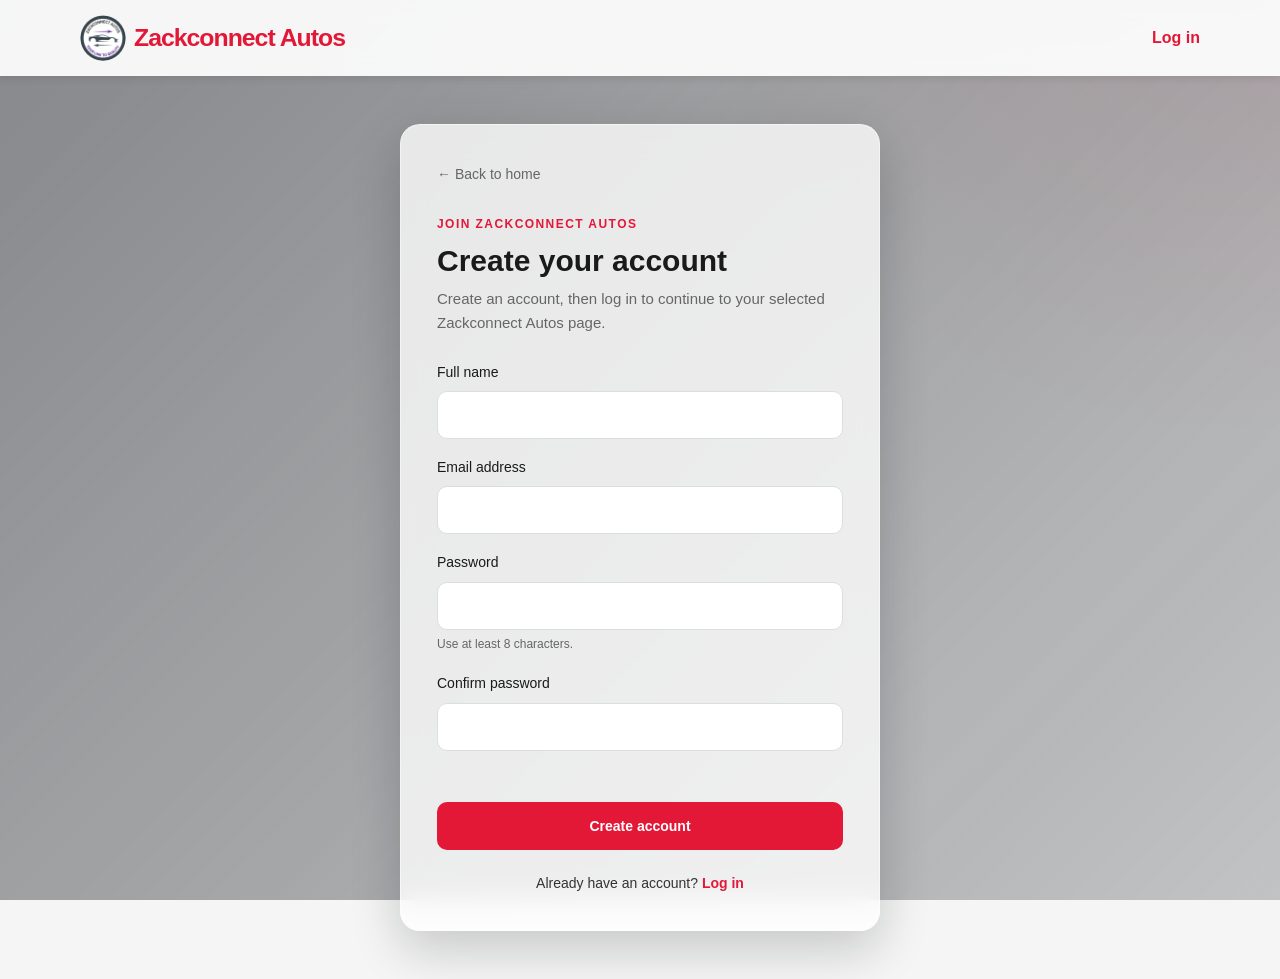
==== commit 96fe9e99: "Polish About page principle cards Co-authored-by: Copilot <223556219+Copilot@users.noreply.github.co" ====
--- a/about.html
+++ b/about.html
@@ -3,10 +3,11 @@
 <head>
     <meta charset="UTF-8">
     <meta name="viewport" content="width=device-width, initial-scale=1.0">
+    <link rel="icon" type="image/png" href="images/zackconnect-logo.png">
     <meta name="description" content="Learn about Zackconnect Autos - Ghana's trusted vehicle dealership specializing in cars, Bajaj tricycles, and vehicle import services.">
     <title>About Us - Zackconnect Autos</title>
     <link rel="stylesheet" href="css/style.css">
-    <script src="js/auth.js"></script>
+    <script src="js/auth.js" defer></script>
 </head>
 <body>
     <!-- Header -->
@@ -30,6 +31,7 @@
                     </ul>
                 </nav>
                 <div class="header-actions">
+                    <button id="logoutBtn" class="btn btn-secondary" style="display: none;">Logout</button>
                     <button class="hamburger" id="hamburger" aria-label="Toggle menu">
                         <span></span>
                         <span></span>
@@ -62,15 +64,15 @@
             </div>
 
             <div class="about-grid">
-                <div class="about-card">
+                <div class="about-card about-principle-card about-mission-card">
                     <h3 data-site-content="about.missionTitle">Our Mission</h3>
                     <p data-site-content="about.missionText">To provide a trusted, customer-focused vehicle dealership that simplifies car and tricycle buying, and offers transparent import services in Ghana.</p>
                 </div>
-                <div class="about-card">
+                <div class="about-card about-principle-card about-vision-card">
                     <h3 data-site-content="about.visionTitle">Our Vision</h3>
                     <p data-site-content="about.visionText">To become Ghana's leading vehicle dealership, known for reliability, transparency, quality vehicles, and excellent customer service.</p>
                 </div>
-                <div class="about-card">
+                <div class="about-card about-principle-card about-values-card">
                     <h3>Our Values</h3>
                     <ul>
                         <li>Trust and transparency in all dealings</li>
@@ -189,6 +191,7 @@
     </footer>
 
     <script src="js/data-store.js"></script>
+    <script src="js/api.js"></script>
     <script src="js/script.js"></script>
     <script src="js/site-content.js"></script>
 </body>
--- a/css/style.css
+++ b/css/style.css
@@ -126,6 +126,104 @@
     transition: var(--transition);
 }
 
+.feature-card-link {
+    color: inherit;
+    text-decoration: none;
+}
+
+.feature-card-link:focus-visible {
+    outline: 2px solid var(--primary-dark);
+    outline-offset: 3px;
+}
+
+.home-feature-icon {
+    display: inline-grid;
+    width: 48px;
+    height: 48px;
+    place-items: center;
+    border-radius: 8px;
+    background: rgba(227, 24, 55, 0.1);
+    color: var(--primary-color);
+}
+
+.home-vehicle-feature-icon {
+    position: relative;
+    display: block;
+}
+
+.home-vehicle-feature-icon .fa-image {
+    position: absolute;
+    top: 7px;
+    left: 5px;
+    font-size: 32px;
+}
+
+.home-vehicle-feature-icon .fa-circle-arrow-down {
+    position: absolute;
+    right: 0;
+    bottom: 2px;
+    border-radius: 50%;
+    background: #fff;
+    font-size: 20px;
+}
+
+.home-import-assistance-icon .fa-file-heart {
+    position: relative;
+    font-size: 27px;
+}
+
+.home-import-assistance-icon .fa-file-heart::before {
+    content: "\f15c";
+    font-family: "Font Awesome 6 Free";
+    font-weight: 400;
+}
+
+.home-import-assistance-icon .fa-file-heart::after {
+    position: absolute;
+    top: 2px;
+    right: -7px;
+    padding: 2px;
+    border-radius: 50%;
+    background: #fff;
+    color: var(--primary-color);
+    content: "\f004";
+    font-family: "Font Awesome 6 Free";
+    font-size: 12px;
+    font-weight: 900;
+}
+
+.home-quotation-icon .fa-circle-plus {
+    font-size: 27px;
+}
+
+.home-quotation-icon .fa-circle-plus::before {
+    content: "\f055";
+    font-family: "Font Awesome 6 Free";
+    font-weight: 900;
+}
+
+.home-customer-service-icon .fa-message-question {
+    position: relative;
+    font-size: 27px;
+}
+
+.home-customer-service-icon .fa-message-question::before {
+    content: "\f27a";
+    font-family: "Font Awesome 6 Free";
+    font-weight: 900;
+}
+
+.home-customer-service-icon .fa-message-question::after {
+    position: absolute;
+    top: -5px;
+    right: -7px;
+    color: var(--primary-color);
+    content: "\f128";
+    font-family: "Font Awesome 6 Free";
+    font-size: 13px;
+    font-weight: 900;
+}
+
 .feature-card:hover {
     transform: translateY(-5px);
     box-shadow: var(--shadow-hover);
@@ -1345,6 +1443,21 @@
     border-radius: var(--radius);
 }
 
+.selected-import-vehicle {
+    margin: 0 0 18px;
+    padding: 12px 14px;
+    border-left: 4px solid var(--primary-color);
+    border-radius: var(--radius);
+    background: #fff3f5;
+    color: var(--secondary-color);
+    font-size: 14px;
+    font-weight: 600;
+}
+
+.selected-import-vehicle[hidden] {
+    display: none;
+}
+
 .note {
     font-size: 14px;
     color: var(--text-light);
@@ -1539,6 +1652,7 @@
 .about-grid {
     display: grid;
     grid-template-columns: repeat(auto-fit, minmax(280px, 1fr));
+    align-items: stretch;
     gap: 24px;
 }
 
@@ -1546,6 +1660,107 @@
     background-color: var(--bg-light);
     padding: 24px;
     border-radius: var(--radius-lg);
+}
+
+.about-grid .about-principle-card {
+    position: relative;
+    min-height: 300px;
+    overflow: hidden;
+    padding: 32px;
+    border: 1px solid rgba(26, 26, 26, 0.06);
+    background: linear-gradient(145deg, #fff 0%, #fff 58%, #fff5f6 100%);
+    box-shadow: 0 10px 30px rgba(26, 26, 26, 0.06);
+    isolation: isolate;
+    transition: transform 240ms ease, box-shadow 240ms ease, border-color 240ms ease;
+}
+
+.about-grid .about-principle-card::before {
+    position: absolute;
+    z-index: -1;
+    top: -75px;
+    right: -65px;
+    width: 190px;
+    height: 190px;
+    border: 1px solid rgba(227, 24, 55, 0.12);
+    border-radius: 50%;
+    background: radial-gradient(circle, rgba(227, 24, 55, 0.08), rgba(227, 24, 55, 0) 70%);
+    content: "";
+    transition: transform 300ms ease, opacity 300ms ease;
+}
+
+.about-grid .about-principle-card::after {
+    display: block;
+    width: 42px;
+    height: 4px;
+    margin-top: 22px;
+    border-radius: 4px;
+    background: linear-gradient(90deg, var(--primary-color), rgba(227, 24, 55, 0.24));
+    content: "";
+    transition: width 240ms ease;
+}
+
+.about-grid .about-principle-card:hover {
+    transform: translateY(-8px);
+    border-color: rgba(227, 24, 55, 0.22);
+    box-shadow: 0 20px 44px rgba(26, 26, 26, 0.12), 0 8px 20px rgba(227, 24, 55, 0.08);
+}
+
+.about-grid .about-principle-card:hover::before {
+    transform: scale(1.18);
+}
+
+.about-grid .about-principle-card:hover::after {
+    width: 72px;
+}
+
+.about-grid .about-principle-card h3 {
+    position: relative;
+    margin: 12px 0 16px;
+    font-size: 23px;
+    font-weight: 700;
+    letter-spacing: -0.03em;
+    color: var(--secondary-color);
+}
+
+.about-grid .about-principle-card p {
+    position: relative;
+    max-width: 42ch;
+    margin: 0;
+    font-size: 16px;
+    line-height: 1.75;
+}
+
+.about-grid .about-values-card ul {
+    position: relative;
+    display: grid;
+    gap: 12px;
+    margin: 0;
+    padding: 0;
+    list-style: none;
+}
+
+.about-grid .about-values-card li {
+    display: flex;
+    align-items: flex-start;
+    gap: 10px;
+    margin: 0;
+    font-size: 15px;
+    line-height: 1.5;
+}
+
+.about-grid .about-values-card li::before {
+    flex: 0 0 7px;
+    width: 7px;
+    height: 7px;
+    margin-top: 7px;
+    border-radius: 50%;
+    background: var(--primary-color);
+    content: "";
+    box-shadow: 0 0 0 4px rgba(227, 24, 55, 0.1);
+}
+
+.about-grid .about-values-card:hover {
+    transform: translateY(-5px);
 }
 
 .about-card h3 {
@@ -2142,10 +2357,30 @@
 }
 
 .auth-page {
+    position: relative;
+    isolation: isolate;
     min-height: 100vh;
     background:
         radial-gradient(ellipse at top right, rgba(227, 24, 55, 0.08), transparent 36rem),
         var(--bg-light);
+}
+
+.auth-background-video {
+    position: fixed;
+    z-index: -2;
+    inset: 0;
+    width: 100%;
+    height: 100%;
+    object-fit: cover;
+}
+
+.signup-page::before {
+    position: fixed;
+    z-index: -1;
+    inset: 0;
+    background: linear-gradient(135deg, rgba(12, 16, 22, 0.48), rgba(12, 16, 22, 0.22));
+    content: "";
+    pointer-events: none;
 }
 
 .auth-header {
@@ -2156,6 +2391,63 @@
     padding: 0 max(24px, calc((100% - 1120px) / 2));
     background: #fff;
     box-shadow: var(--shadow);
+}
+
+.signup-page .auth-header {
+    background: rgba(255, 255, 255, 0.92);
+    backdrop-filter: blur(10px);
+}
+
+.signup-page .auth-card {
+    border-color: rgba(255, 255, 255, 0.48);
+    background: rgba(255, 255, 255, 0.78);
+    backdrop-filter: blur(14px);
+    box-shadow: 0 18px 50px rgba(12, 16, 22, 0.2);
+}
+
+.login-page {
+    background: var(--secondary-color);
+}
+
+.login-page::before,
+.login-page::after {
+    position: fixed;
+    inset: 0;
+    content: "";
+    pointer-events: none;
+}
+
+.login-page::before {
+    z-index: -1;
+    background: linear-gradient(135deg, rgba(12, 16, 22, 0.48), rgba(12, 16, 22, 0.22));
+}
+
+.login-page::after {
+    z-index: -2;
+    background: url("../assets/login-background.png") center / cover no-repeat;
+    animation: login-background-motion 7s ease-in-out infinite alternate;
+    will-change: transform;
+}
+
+@keyframes login-background-motion {
+    from {
+        transform: scale(1.04) translate3d(-0.5%, 0.3%, 0);
+    }
+    to {
+        transform: scale(1.13) translate3d(0.8%, -0.5%, 0);
+    }
+}
+
+.login-page .auth-header {
+    background: rgba(255, 255, 255, 0.92);
+    backdrop-filter: blur(10px);
+}
+
+.login-page .auth-card {
+    border-color: rgba(255, 255, 255, 0.48);
+    background: rgba(255, 255, 255, 0.78);
+    backdrop-filter: blur(14px);
+    box-shadow: 0 18px 50px rgba(12, 16, 22, 0.2);
 }
 
 .auth-brand {
@@ -2202,6 +2494,28 @@
     box-shadow: 0 18px 50px rgba(26, 26, 26, 0.09);
 }
 
+@media (prefers-reduced-motion: reduce) {
+    .auth-background-video {
+        display: none;
+    }
+
+    .login-page::after {
+        animation: none;
+        transform: none;
+    }
+
+    .about-grid .about-principle-card,
+    .about-grid .about-principle-card::before,
+    .about-grid .about-principle-card::after {
+        transition: none;
+    }
+
+    .about-grid .about-principle-card:hover,
+    .about-grid .about-values-card:hover {
+        transform: none;
+    }
+}
+
 .auth-back-link {
     display: inline-block;
     margin-bottom: 30px;
@@ -2330,6 +2644,20 @@
 .admin-store-link {
     color: var(--primary-color);
     font-weight: 700;
+}
+
+.admin-header-actions {
+    display: flex;
+    align-items: center;
+    gap: 18px;
+}
+
+button.admin-store-link {
+    border: 0;
+    padding: 0;
+    background: transparent;
+    cursor: pointer;
+    font: inherit;
 }
 
 .admin-prototype-warning {
@@ -2397,6 +2725,13 @@
     justify-content: space-between;
     gap: 20px;
     margin-bottom: 24px;
+}
+
+.admin-page-heading-actions {
+    display: flex;
+    flex-wrap: wrap;
+    justify-content: flex-end;
+    gap: 10px;
 }
 
 .admin-page-heading h1 {
@@ -3118,6 +3453,35 @@
     transition: transform 0.2s ease, background-color 0.2s ease;
 }
 
+.market-category-icon.fa-solid {
+    color: var(--primary-color);
+    font-size: 32px;
+}
+
+.market-category-upload-icon {
+    position: relative;
+    display: block;
+    padding: 0;
+}
+
+.market-category-upload-icon .fa-image {
+    position: absolute;
+    top: 9px;
+    left: 5px;
+    color: var(--primary-color);
+    font-size: 38px;
+}
+
+.market-category-upload-icon .fa-circle-arrow-down {
+    position: absolute;
+    right: 0;
+    bottom: 2px;
+    color: var(--primary-color);
+    font-size: 24px;
+    background: #fff3f5;
+    border-radius: 50%;
+}
+
 .market-category:hover .market-category-icon,
 .market-category:focus-visible .market-category-icon {
     background: #fbd0d9;
@@ -3245,6 +3609,11 @@
         min-height: 62px;
     }
 
+    .admin-header-actions {
+        gap: 10px;
+        font-size: 0.9rem;
+    }
+
     .admin-brand {
         font-size: 1rem;
     }
@@ -3260,6 +3629,11 @@
 
     .admin-page-heading {
         align-items: flex-start;
+    }
+
+    .admin-page-heading-actions {
+        width: 100%;
+        justify-content: flex-start;
     }
 
     .admin-page-heading h1 {
@@ -3896,3 +4270,234 @@
         grid-template-columns: 1fr;
     }
 }
+
+@media (max-width: 380px) {
+    .marketplace-home .header .header-content .logo a {
+        gap: 6px;
+        font-size: 18px;
+    }
+
+    .marketplace-home .logo img {
+        width: 38px;
+        height: 38px;
+    }
+
+    .marketplace-home .header-actions {
+        gap: 4px;
+    }
+
+    .marketplace-home .sell-link {
+        padding: 6px 8px;
+        font-size: 12px;
+    }
+
+    .marketplace-home .sell-link span {
+        font-size: 18px;
+    }
+}
+
+@media (max-width: 340px) {
+    .marketplace-home .header .header-content .logo a {
+        gap: 5px;
+        font-size: 16px;
+    }
+
+    .marketplace-home .logo img {
+        width: 34px;
+        height: 34px;
+    }
+
+    .marketplace-home .sell-link {
+        padding: 5px 6px;
+        font-size: 11px;
+    }
+
+    .marketplace-home .sell-link span {
+        font-size: 16px;
+    }
+}
+
+@media (max-width: 768px) {
+    .admin-layout {
+        grid-template-columns: minmax(0, 1fr);
+    }
+
+    .admin-sidebar {
+        display: flex;
+        gap: 8px;
+        overflow-x: auto;
+        overflow-y: hidden;
+        padding: 10px 16px;
+        border-right: 0;
+        border-bottom: 1px solid #e4e8ed;
+        -webkit-overflow-scrolling: touch;
+        scrollbar-width: thin;
+    }
+
+    .admin-tab {
+        width: auto;
+        flex: 0 0 auto;
+        margin: 0;
+        white-space: nowrap;
+    }
+
+    .admin-content,
+    .admin-panel,
+    .admin-card,
+    .admin-form-grid {
+        min-width: 0;
+    }
+
+    .admin-table-wrap {
+        max-width: 100%;
+        overscroll-behavior-x: contain;
+        -webkit-overflow-scrolling: touch;
+    }
+
+    .admin-table {
+        min-width: 680px;
+    }
+
+    .auth-header {
+        min-height: 68px;
+        padding: 10px 20px;
+    }
+
+    .auth-main {
+        min-height: calc(100vh - 68px);
+        padding: 32px 16px;
+    }
+
+    .auth-card {
+        padding: clamp(22px, 5vw, 32px);
+    }
+
+    .admin-page-heading {
+        flex-wrap: wrap;
+    }
+
+    .admin-page-heading-actions {
+        width: 100%;
+        justify-content: flex-start;
+    }
+}
+
+@media (max-width: 520px) {
+    .auth-header {
+        gap: 12px;
+        padding-right: 16px;
+        padding-left: 16px;
+    }
+
+    .auth-brand {
+        gap: 6px;
+        font-size: clamp(1.05rem, 5vw, 1.35rem);
+    }
+
+    .auth-brand img {
+        width: 40px;
+        height: 40px;
+    }
+
+    .auth-header-link {
+        flex-shrink: 0;
+        font-size: 14px;
+    }
+
+    .auth-main {
+        padding: 24px 12px;
+    }
+
+    .auth-card {
+        border-radius: 14px;
+    }
+
+    .auth-card h1 {
+        font-size: clamp(25px, 7vw, 30px);
+    }
+
+    .admin-header {
+        flex-wrap: wrap;
+        gap: 8px 12px;
+        padding-right: 16px;
+        padding-left: 16px;
+    }
+
+    .admin-brand {
+        min-width: 0;
+        flex: 1 1 180px;
+    }
+
+    .admin-brand span {
+        min-width: 0;
+        overflow-wrap: anywhere;
+    }
+
+    .admin-header-actions {
+        flex-wrap: wrap;
+        gap: 8px 12px;
+    }
+
+    .admin-content {
+        padding: 18px 12px;
+    }
+
+    .admin-card {
+        padding: 14px;
+    }
+
+    .admin-page-heading > div {
+        min-width: 0;
+        overflow-wrap: anywhere;
+    }
+
+    .admin-page-heading-actions .btn {
+        flex: 1 1 auto;
+        min-height: 44px;
+    }
+
+    .admin-form-actions .btn {
+        flex: 1 1 130px;
+        min-height: 44px;
+    }
+
+    .admin-form-grid input[type="file"] {
+        max-width: 100%;
+        font-size: 12px;
+    }
+
+    .admin-record {
+        min-width: 0;
+        padding: 12px;
+    }
+
+    .admin-record dl {
+        grid-template-columns: minmax(75px, 110px) minmax(0, 1fr);
+        gap: 6px 10px;
+    }
+}
+
+@media (max-width: 360px) {
+    .auth-header {
+        padding-right: 12px;
+        padding-left: 12px;
+    }
+
+    .auth-brand {
+        font-size: 1rem;
+    }
+
+    .auth-brand img {
+        width: 34px;
+        height: 34px;
+    }
+
+    .admin-header-actions {
+        width: 100%;
+        justify-content: space-between;
+    }
+
+    .admin-stat-grid {
+        grid-template-columns: 1fr;
+    }
+}
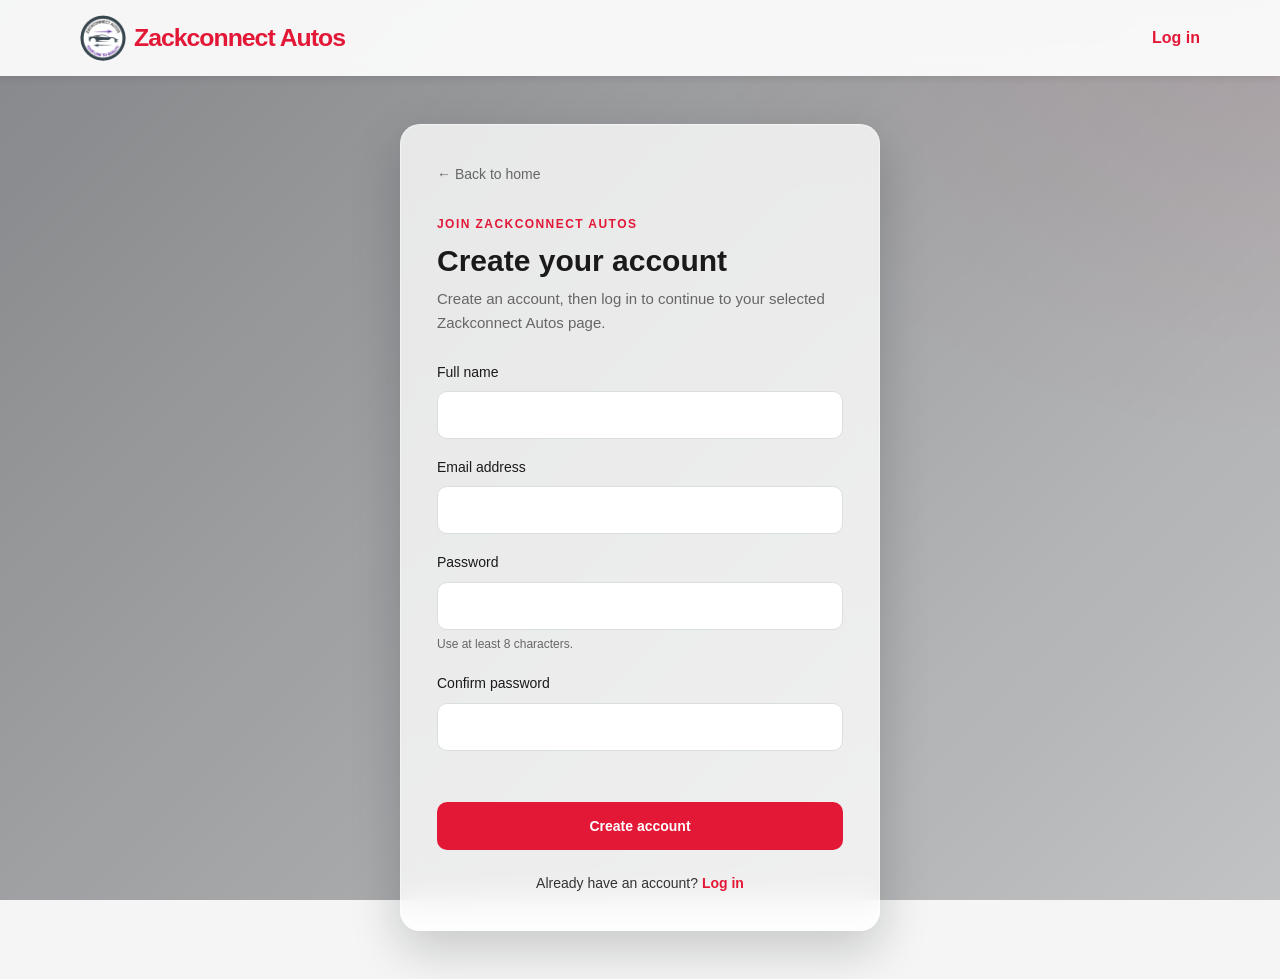
==== commit f53704b0: "Improve page loading performance Cache public API data across page visits and render cached inventor" ====
--- a/about.html
+++ b/about.html
@@ -3,7 +3,8 @@
 <head>
     <meta charset="UTF-8">
     <meta name="viewport" content="width=device-width, initial-scale=1.0">
-    <link rel="icon" type="image/png" href="images/zackconnect-logo.png">
+    <link rel="icon" type="image/webp" href="images/zackconnect-logo.webp">
+    <link rel="preconnect" href="https://zackconnectautobackend.onrender.com" crossorigin>
     <meta name="description" content="Learn about Zackconnect Autos - Ghana's trusted vehicle dealership specializing in cars, Bajaj tricycles, and vehicle import services.">
     <title>About Us - Zackconnect Autos</title>
     <link rel="stylesheet" href="css/style.css">
@@ -16,7 +17,7 @@
             <div class="header-content">
                 <div class="logo">
                     <a href="index.html">
-                        <img src="images/zackconnect-logo.png" alt="Zackconnect Autos Logo" data-site-image="global.logo">
+                        <img src="images/zackconnect-logo.webp" alt="Zackconnect Autos Logo" data-site-image="global.logo">
                         <span>Zackconnect Autos</span>
                     </a>
                 </div>
@@ -51,6 +52,7 @@
             <li><a href="import.html" class="mobile-nav-link">Import a Vehicle</a></li>
             <li><a href="about.html" class="mobile-nav-link">About Us</a></li>
             <li><a href="contact.html" class="mobile-nav-link">Contact</a></li>
+            <li class="mobile-logout-item"><button type="button" class="mobile-logout-btn" style="display: none;">Logout</button></li>
         </ul>
     </div>
 
@@ -130,7 +132,7 @@
                 <div class="footer-brand">
                     <div class="logo">
                         <a href="index.html">
-                            <img src="images/zackconnect-logo.png" alt="" data-site-image="global.logo">
+                            <img src="images/zackconnect-logo.webp" alt="" data-site-image="global.logo">
                             <span>Zackconnect Autos</span>
                         </a>
                     </div>
--- a/css/style.css
+++ b/css/style.css
@@ -550,9 +550,103 @@
 }
 
 .about-intro {
-    max-width: 800px;
-    margin: 0 auto 40px;
+    position: relative;
+    max-width: 1040px;
+    margin: 0 auto 48px;
+    padding: 42px 56px;
+    overflow: hidden;
+    border: 1px solid rgba(227, 24, 55, 0.09);
+    border-radius: 24px;
+    background: linear-gradient(135deg, #fff8f9 0%, #fff 54%, #fff3f5 100%);
+    box-shadow: 0 16px 42px rgba(26, 26, 26, 0.06);
     text-align: center;
+    isolation: isolate;
+    transition: transform 240ms ease, box-shadow 240ms ease;
+}
+
+.about-intro::before {
+    position: absolute;
+    z-index: -1;
+    top: -115px;
+    right: -62px;
+    width: 260px;
+    height: 260px;
+    border: 1px solid rgba(227, 24, 55, 0.12);
+    border-radius: 50%;
+    background: radial-gradient(circle, rgba(227, 24, 55, 0.09), rgba(227, 24, 55, 0) 70%);
+    content: "";
+}
+
+.about-intro:hover {
+    transform: translateY(-3px);
+    box-shadow: 0 22px 48px rgba(26, 26, 26, 0.09), 0 8px 22px rgba(227, 24, 55, 0.05);
+}
+
+.about-intro h2 {
+    position: relative;
+    display: inline-block;
+    margin: 0 0 22px;
+    color: var(--secondary-color);
+    font-size: clamp(28px, 4vw, 38px);
+    font-weight: 750;
+    letter-spacing: -0.04em;
+}
+
+.about-intro h2::after {
+    position: absolute;
+    right: 50%;
+    bottom: -10px;
+    width: 48px;
+    height: 4px;
+    border-radius: 4px;
+    background: linear-gradient(90deg, var(--primary-color), rgba(227, 24, 55, 0.28));
+    content: "";
+    transform: translateX(50%);
+    transition: width 240ms ease;
+}
+
+.about-intro:hover h2::after {
+    width: 76px;
+}
+
+.about-intro p {
+    position: relative;
+    max-width: 76ch;
+    margin: 0 auto;
+    color: var(--text-light);
+    font-size: 17px;
+    line-height: 1.8;
+}
+
+.about-intro p + p {
+    margin-top: 14px;
+    padding-top: 14px;
+    border-top: 1px solid rgba(26, 26, 26, 0.08);
+    color: var(--text-color);
+}
+
+@media (max-width: 600px) {
+    .about-intro {
+        margin-bottom: 36px;
+        padding: 30px 22px;
+        border-radius: 18px;
+        text-align: left;
+    }
+
+    .about-intro h2 {
+        margin-bottom: 20px;
+    }
+
+    .about-intro h2::after {
+        right: auto;
+        left: 0;
+        transform: none;
+    }
+
+    .about-intro p {
+        font-size: 15px;
+        line-height: 1.75;
+    }
 }
 
 .about-grid {
@@ -574,19 +668,105 @@
 }
 
 .about-services {
-    margin-top: 40px;
+    margin-top: 48px;
+}
+
+.about-services > h2 {
+    margin-bottom: 24px;
+    font-size: clamp(26px, 3vw, 34px);
+    letter-spacing: -0.03em;
 }
 
 .service-card {
+    position: relative;
+    overflow: hidden;
     background: white;
-    padding: 30px;
+    padding: 32px;
+    border: 1px solid rgba(26, 26, 26, 0.06);
     border-radius: var(--radius-lg);
-    box-shadow: var(--shadow);
+    box-shadow: 0 10px 30px rgba(26, 26, 26, 0.06);
+    margin-bottom: 22px;
+    isolation: isolate;
+    transition: transform 240ms ease, box-shadow 240ms ease, border-color 240ms ease;
+}
+
+.about-services .service-card::before {
+    position: absolute;
+    z-index: -1;
+    top: -85px;
+    right: -70px;
+    width: 210px;
+    height: 210px;
+    border: 1px solid rgba(227, 24, 55, 0.12);
+    border-radius: 50%;
+    background: radial-gradient(circle, rgba(227, 24, 55, 0.08), rgba(227, 24, 55, 0) 70%);
+    content: "";
+    transition: transform 300ms ease;
+}
+
+.about-services .service-card::after {
+    display: block;
+    width: 42px;
+    height: 4px;
+    margin-top: 20px;
+    border-radius: 4px;
+    background: linear-gradient(90deg, var(--primary-color), rgba(227, 24, 55, 0.24));
+    content: "";
+    transition: width 240ms ease;
+}
+
+.about-services .service-card:hover {
+    transform: translateY(-6px);
+    border-color: rgba(227, 24, 55, 0.2);
+    box-shadow: 0 20px 42px rgba(26, 26, 26, 0.11), 0 8px 20px rgba(227, 24, 55, 0.07);
+}
+
+.about-services .service-card:hover::before {
+    transform: scale(1.15);
+}
+
+.about-services .service-card:hover::after {
+    width: 72px;
+}
+
+.service-icon {
+    display: grid;
+    width: 72px;
+    height: 72px;
     margin-bottom: 20px;
-}
-
-.service-icon {
-    margin-bottom: 15px;
+    place-items: center;
+    border: 1px solid rgba(227, 24, 55, 0.1);
+    border-radius: 18px;
+    background: linear-gradient(145deg, #fff0f2, #fff);
+    transition: transform 240ms ease, box-shadow 240ms ease;
+}
+
+.service-icon svg {
+    width: 48px;
+    height: 48px;
+}
+
+.about-services .service-card:hover .service-icon {
+    transform: translateY(-2px) scale(1.04);
+    box-shadow: 0 8px 18px rgba(227, 24, 55, 0.1);
+}
+
+.about-services .service-card h3 {
+    position: relative;
+    margin: 0 0 10px;
+    color: var(--secondary-color);
+    font-size: 21px;
+    font-weight: 700;
+    letter-spacing: -0.02em;
+}
+
+.about-services .service-card p {
+    position: relative;
+    max-width: 90ch;
+    margin: 0;
+    color: var(--text-light);
+    font-size: 16px;
+    line-height: 1.75;
 }
 
 /* Tricycle Categories Tabs */
@@ -701,18 +881,22 @@
 
 /* Header */
 .header {
-    background-color: white;
-    box-shadow: var(--shadow);
     position: sticky;
     top: 0;
     z-index: 1000;
+    border-bottom: 1px solid rgba(26, 26, 26, 0.06);
+    background: rgba(255, 255, 255, 0.96);
+    box-shadow: 0 8px 24px rgba(26, 26, 26, 0.055);
+    backdrop-filter: blur(14px);
 }
 
 .header-content {
     display: flex;
     align-items: center;
     justify-content: space-between;
-    padding: 16px 0;
+    min-height: 82px;
+    gap: 28px;
+    padding: 12px 0;
 }
 
 .logo a {
@@ -735,18 +919,41 @@
 /* Navigation */
 .nav {
     display: flex;
+    align-items: center;
 }
 
 .nav-list {
     display: flex;
-    gap: 32px;
+    align-items: center;
+    gap: clamp(18px, 2.6vw, 38px);
 }
 
 .nav-link {
-    font-weight: 500;
-    color: var(--text-color);
-    padding: 8px 0;
     position: relative;
+    display: inline-flex;
+    align-items: center;
+    min-height: 48px;
+    padding: 6px 0;
+    color: #3b3b3b;
+    font-size: 16px;
+    font-weight: 600;
+    letter-spacing: -0.015em;
+    white-space: nowrap;
+    transition: color 180ms ease;
+}
+
+.nav-link::after {
+    position: absolute;
+    right: 0;
+    bottom: 2px;
+    left: 0;
+    height: 3px;
+    border-radius: 3px;
+    background: var(--primary-color);
+    content: "";
+    transform: scaleX(0);
+    transform-origin: left;
+    transition: transform 200ms ease;
 }
 
 .nav-link:hover,
@@ -754,14 +961,16 @@
     color: var(--primary-color);
 }
 
+.nav-link:hover::after,
 .nav-link.active::after {
-    content: '';
-    position: absolute;
-    bottom: 0;
-    left: 0;
-    width: 100%;
-    height: 2px;
-    background-color: var(--primary-color);
+    transform: scaleX(1);
+}
+
+.nav-link:focus-visible,
+.mobile-nav-link:focus-visible {
+    outline: 2px solid var(--primary-color);
+    outline-offset: 5px;
+    border-radius: 3px;
 }
 
 /* Header Actions */
@@ -787,7 +996,18 @@
     background: none;
     border: none;
     cursor: pointer;
-    padding: 8px;
+    padding: 10px;
+    border: 1px solid rgba(26, 26, 26, 0.08);
+    border-radius: 12px;
+    background: #fff;
+    transition: border-color 180ms ease, background-color 180ms ease, box-shadow 180ms ease;
+}
+
+.hamburger:hover,
+.hamburger.active {
+    border-color: rgba(227, 24, 55, 0.24);
+    background: #fff6f7;
+    box-shadow: 0 4px 12px rgba(227, 24, 55, 0.08);
 }
 
 .hamburger span {
@@ -813,13 +1033,16 @@
 .mobile-menu {
     display: none;
     position: fixed;
-    top: 72px;
+    top: 82px;
     left: 0;
     right: 0;
-    background-color: white;
-    box-shadow: var(--shadow);
     z-index: 999;
-    padding: 20px;
+    padding: 12px 20px 20px;
+    border-bottom: 1px solid rgba(26, 26, 26, 0.08);
+    border-radius: 0 0 20px 20px;
+    background: rgba(255, 255, 255, 0.98);
+    box-shadow: 0 18px 36px rgba(26, 26, 26, 0.13);
+    backdrop-filter: blur(16px);
 }
 
 .mobile-menu.active {
@@ -829,19 +1052,53 @@
 .mobile-nav-list {
     display: flex;
     flex-direction: column;
-    gap: 16px;
+    gap: 4px;
 }
 
 .mobile-nav-link {
+    display: block;
+    padding: 13px 14px;
+    border: 1px solid transparent;
+    border-radius: 11px;
+    color: #3b3b3b;
     font-size: 16px;
-    font-weight: 500;
-    color: var(--text-color);
-    padding: 12px;
-    border-bottom: 1px solid var(--border-color);
-}
-
-.mobile-nav-link:hover {
+    font-weight: 600;
+    transition: color 180ms ease, background-color 180ms ease, border-color 180ms ease, transform 180ms ease;
+}
+
+.mobile-nav-link:hover,
+.mobile-nav-link:focus-visible {
+    transform: translateX(3px);
+    border-color: rgba(227, 24, 55, 0.1);
+    background: #fff4f5;
     color: var(--primary-color);
+}
+
+.mobile-logout-item {
+    margin-top: 8px;
+    padding-top: 12px;
+    border-top: 1px solid rgba(26, 26, 26, 0.08);
+}
+
+.mobile-logout-btn {
+    width: 100%;
+    padding: 13px 15px;
+    border: 1px solid #171717;
+    border-radius: 11px;
+    background: #171717;
+    color: #fff;
+    font-size: 15px;
+    font-weight: 700;
+    text-align: center;
+    cursor: pointer;
+    transition: background-color 180ms ease, border-color 180ms ease, transform 180ms ease;
+}
+
+.mobile-logout-btn:hover,
+.mobile-logout-btn:focus-visible {
+    transform: translateY(-1px);
+    border-color: var(--primary-color);
+    background: var(--primary-color);
 }
 
 /* Hero Section */
@@ -1329,53 +1586,182 @@
 
 /* Import Section */
 .import-section {
-    background-color: white;
+    padding: 56px 0 76px;
+    background:
+        radial-gradient(ellipse at 10% 0%, rgba(227, 24, 55, 0.055), transparent 34%),
+        linear-gradient(180deg, #fff 0%, #fffafb 100%);
 }
 
 .import-content {
     display: grid;
-    grid-template-columns: 1fr 1fr;
-    gap: 48px;
+    grid-template-columns: minmax(0, 1.05fr) minmax(360px, 0.95fr);
+    align-items: start;
+    gap: clamp(28px, 5vw, 64px);
+}
+
+.import-info {
+    min-width: 0;
+}
+
+.import-eyebrow,
+.import-form-eyebrow {
+    margin: 0 0 10px;
+    color: var(--primary-color);
+    font-size: 12px;
+    font-weight: 800;
+    letter-spacing: 0.14em;
+}
+
+.import-info > .section-title {
+    margin: 0 0 32px;
+    color: var(--secondary-color);
+    font-size: clamp(32px, 4vw, 48px);
+    line-height: 1.08;
+    letter-spacing: -0.045em;
+    text-align: left;
 }
 
 .import-steps,
-.cost-breakdown {
-    margin-bottom: 32px;
+.cost-breakdown,
+.import-countries {
+    margin: 0 0 24px;
+    padding: 26px;
+    border: 1px solid rgba(26, 26, 26, 0.07);
+    border-radius: 18px;
+    background: #fff;
+    box-shadow: 0 10px 28px rgba(26, 26, 26, 0.045);
+    transition: transform 220ms ease, box-shadow 220ms ease, border-color 220ms ease;
+}
+
+.import-steps:hover,
+.cost-breakdown:hover,
+.import-countries:hover {
+    transform: translateY(-3px);
+    border-color: rgba(227, 24, 55, 0.17);
+    box-shadow: 0 16px 34px rgba(26, 26, 26, 0.08);
 }
 
 .import-steps h3,
-.cost-breakdown h3 {
-    font-size: 20px;
-    font-weight: 600;
-    margin-bottom: 16px;
+.cost-breakdown h3,
+.import-countries h3 {
+    margin: 0 0 18px;
     color: var(--secondary-color);
+    font-size: 21px;
+    font-weight: 700;
+    letter-spacing: -0.025em;
 }
 
 .import-steps ol {
-    padding-left: 24px;
+    display: grid;
+    gap: 12px;
+    margin: 0;
+    padding: 0;
+    list-style: none;
+    counter-reset: import-step;
 }
 
 .import-steps li {
-    margin-bottom: 12px;
+    position: relative;
+    min-height: 40px;
+    margin: 0;
+    padding: 7px 0 7px 52px;
     color: var(--text-color);
+    line-height: 1.55;
+    counter-increment: import-step;
+}
+
+.import-steps li::before {
+    position: absolute;
+    top: 0;
+    left: 0;
+    display: grid;
+    width: 38px;
+    height: 38px;
+    place-items: center;
+    border: 1px solid rgba(227, 24, 55, 0.12);
+    border-radius: 12px;
+    background: #fff1f3;
+    color: var(--primary-color);
+    content: counter(import-step, decimal-leading-zero);
+    font-size: 12px;
+    font-weight: 800;
+}
+
+.cost-breakdown > p:not(.note) {
+    margin: -6px 0 14px;
+    color: var(--text-light);
 }
 
 .cost-breakdown ul {
-    padding-left: 24px;
+    display: grid;
+    grid-template-columns: repeat(2, minmax(0, 1fr));
+    gap: 10px 16px;
+    margin: 0;
+    padding: 0;
+    list-style: none;
 }
 
 .cost-breakdown li {
-    margin-bottom: 8px;
+    position: relative;
+    margin: 0;
+    padding-left: 22px;
     color: var(--text-color);
+    font-size: 14px;
+    line-height: 1.5;
+}
+
+.cost-breakdown li::before {
+    position: absolute;
+    top: 0;
+    left: 0;
+    color: var(--primary-color);
+    content: "\2713";
+    font-weight: 800;
 }
 
 .cost-breakdown .note {
-    margin-top: 16px;
-    padding: 12px;
-    background-color: #fff3cd;
-    border-left: 4px solid #ffc107;
-    font-size: 14px;
-    color: #856404;
+    margin: 20px 0 0;
+    padding: 14px 16px;
+    border: 1px solid rgba(227, 24, 55, 0.1);
+    border-radius: 12px;
+    background: #fff6f7;
+    color: #65565a;
+    font-size: 13px;
+    line-height: 1.65;
+}
+
+.countries-grid {
+    display: grid;
+    grid-template-columns: repeat(3, minmax(0, 1fr));
+    gap: 12px;
+}
+
+.country-card {
+    min-width: 0;
+    padding: 16px;
+    border: 1px solid rgba(26, 26, 26, 0.07);
+    border-radius: 14px;
+    background: linear-gradient(145deg, #fff, #fff7f8);
+    transition: transform 200ms ease, border-color 200ms ease, box-shadow 200ms ease;
+}
+
+.country-card:hover {
+    transform: translateY(-3px);
+    border-color: rgba(227, 24, 55, 0.22);
+    box-shadow: 0 8px 20px rgba(227, 24, 55, 0.08);
+}
+
+.country-card h4 {
+    margin: 0 0 6px;
+    color: var(--secondary-color);
+    font-size: 15px;
+}
+
+.country-card p {
+    margin: 0;
+    color: var(--text-light);
+    font-size: 12px;
+    line-height: 1.5;
 }
 
 /* Forms */
@@ -1384,6 +1770,81 @@
 .auth-container {
     max-width: 600px;
     margin: 0 auto;
+}
+
+.import-form-container {
+    position: sticky;
+    top: 108px;
+    max-width: none;
+}
+
+.import-form {
+    padding: clamp(24px, 3vw, 36px);
+    border: 1px solid rgba(26, 26, 26, 0.07);
+    border-radius: 22px;
+    background: #fff;
+    box-shadow: 0 18px 48px rgba(26, 26, 26, 0.09);
+}
+
+.import-form > h3 {
+    margin: 0 0 8px;
+    color: var(--secondary-color);
+    font-size: clamp(23px, 2.4vw, 29px);
+    font-weight: 750;
+    letter-spacing: -0.035em;
+}
+
+.import-form-description {
+    margin: 0 0 24px;
+    color: var(--text-light);
+    font-size: 14px;
+    line-height: 1.6;
+}
+
+.import-form .form-group {
+    margin-bottom: 17px;
+}
+
+.import-form .form-group label {
+    margin-bottom: 7px;
+    font-size: 13px;
+    font-weight: 650;
+}
+
+.import-form .form-group input,
+.import-form .form-group select,
+.import-form .form-group textarea {
+    min-height: 46px;
+    padding: 11px 13px;
+    border-radius: 11px;
+    background-color: #fff;
+    font-size: 14px;
+}
+
+.import-form .form-group textarea {
+    min-height: 96px;
+}
+
+.import-form .btn-full {
+    min-height: 50px;
+    border-radius: 12px;
+    font-weight: 700;
+    box-shadow: 0 8px 18px rgba(227, 24, 55, 0.16);
+    transition: transform 180ms ease, box-shadow 180ms ease, background-color 180ms ease;
+}
+
+.import-form .btn-full:hover {
+    transform: translateY(-2px);
+    box-shadow: 0 12px 24px rgba(227, 24, 55, 0.24);
+}
+
+.import-form .form-note {
+    margin-top: 14px;
+    padding: 12px 14px;
+    border: 1px solid rgba(26, 26, 26, 0.06);
+    background: #f8f9fa;
+    font-size: 12px;
+    line-height: 1.55;
 }
 
 .form-group {
@@ -1822,48 +2283,149 @@
 
 /* Contact Section */
 .contact-section {
-    background-color: white;
+    padding: 56px 0 72px;
+    background:
+        radial-gradient(ellipse at 8% 0%, rgba(227, 24, 55, 0.055), transparent 34%),
+        linear-gradient(180deg, #fff 0%, #fffafb 100%);
 }
 
 .contact-content {
     display: grid;
-    grid-template-columns: 1fr 1fr;
-    gap: 48px;
+    grid-template-columns: minmax(0, 0.9fr) minmax(380px, 1.1fr);
+    align-items: start;
+    gap: clamp(28px, 5vw, 64px);
 }
 
 .contact-info {
     display: flex;
     flex-direction: column;
-    gap: 24px;
+    gap: 14px;
+    min-width: 0;
+}
+
+.contact-info > h2 {
+    margin: 0 0 2px;
+    color: var(--secondary-color);
+    font-size: clamp(30px, 3.5vw, 42px);
+    font-weight: 750;
+    letter-spacing: -0.04em;
+}
+
+.contact-info > p {
+    margin: 0 0 12px;
+    color: var(--text-light);
+    font-size: 16px;
+    line-height: 1.7;
 }
 
 .contact-item {
     display: flex;
-    gap: 16px;
-    align-items: flex-start;
+    gap: 15px;
+    align-items: center;
+    min-height: 78px;
+    padding: 14px 16px;
+    border: 1px solid rgba(26, 26, 26, 0.06);
+    border-radius: 15px;
+    background: rgba(255, 255, 255, 0.88);
+    box-shadow: 0 6px 18px rgba(26, 26, 26, 0.035);
+    transition: transform 200ms ease, border-color 200ms ease, box-shadow 200ms ease;
+}
+
+.contact-item:hover {
+    transform: translateY(-2px);
+    border-color: rgba(227, 24, 55, 0.18);
+    box-shadow: 0 10px 24px rgba(26, 26, 26, 0.075);
 }
 
 .contact-item svg {
     flex-shrink: 0;
-    margin-top: 4px;
+    display: grid;
+    width: 42px;
+    height: 42px;
+    margin: 0;
+    padding: 9px;
+    border-radius: 12px;
+    background: #fff0f2;
 }
 
 .contact-item h4 {
-    font-size: 16px;
-    font-weight: 600;
-    margin-bottom: 4px;
+    margin: 0 0 3px;
     color: var(--secondary-color);
+    font-size: 15px;
+    font-weight: 700;
 }
 
 .contact-item p {
+    margin: 0;
+    color: var(--text-light);
     font-size: 14px;
-    color: var(--text-light);
+    line-height: 1.55;
+}
+
+.contact-item a:hover {
+    color: var(--primary-color);
+}
+
+.contact-form {
+    padding: clamp(24px, 3vw, 36px);
+    border: 1px solid rgba(26, 26, 26, 0.07);
+    border-radius: 22px;
+    background: #fff;
+    box-shadow: 0 18px 48px rgba(26, 26, 26, 0.085);
 }
 
 .contact-form h3 {
-    font-size: 24px;
-    margin-bottom: 24px;
+    margin: 0 0 24px;
     color: var(--secondary-color);
+    font-size: clamp(23px, 2.4vw, 29px);
+    font-weight: 750;
+    letter-spacing: -0.035em;
+}
+
+.contact-form .form-group {
+    margin-bottom: 17px;
+}
+
+.contact-form .form-group label {
+    margin-bottom: 7px;
+    font-size: 13px;
+    font-weight: 650;
+}
+
+.contact-form .form-group input,
+.contact-form .form-group select,
+.contact-form .form-group textarea {
+    min-height: 46px;
+    padding: 11px 13px;
+    border-radius: 11px;
+    background: #fff;
+    font-size: 14px;
+}
+
+.contact-form .form-group textarea {
+    min-height: 120px;
+}
+
+.contact-form .btn-full {
+    min-height: 50px;
+    border-radius: 12px;
+    font-weight: 700;
+    box-shadow: 0 8px 18px rgba(227, 24, 55, 0.16);
+    transition: transform 180ms ease, box-shadow 180ms ease;
+}
+
+.contact-form .btn-full:hover {
+    transform: translateY(-2px);
+    box-shadow: 0 12px 24px rgba(227, 24, 55, 0.24);
+}
+
+.contact-form .form-note {
+    margin-top: 14px;
+    padding: 12px 14px;
+    border: 1px solid rgba(26, 26, 26, 0.06);
+    background: #f8f9fa;
+    font-size: 12px;
+    line-height: 1.55;
 }
 
 /* Modal */
@@ -2224,6 +2786,13 @@
     .contact-content {
         grid-template-columns: 1fr;
     }
+
+    .import-form-container {
+        position: static;
+        max-width: 720px;
+        width: 100%;
+        margin: 0 auto;
+    }
     
     .footer-content {
         grid-template-columns: 1fr;
@@ -2231,6 +2800,59 @@
 }
 
 @media (max-width: 768px) {
+    .header-actions #logoutBtn {
+        display: none !important;
+    }
+
+    .import-section {
+        padding: 36px 0 52px;
+    }
+
+    .contact-section {
+        padding: 36px 0 52px;
+    }
+
+    .contact-content {
+        gap: 28px;
+    }
+
+    .contact-info {
+        gap: 12px;
+    }
+
+    .contact-info > h2 {
+        font-size: clamp(30px, 8vw, 38px);
+    }
+
+    .contact-item {
+        min-height: 72px;
+        padding: 12px 14px;
+    }
+
+    .contact-form {
+        padding: 24px 20px;
+        border-radius: 18px;
+    }
+
+    .import-content {
+        gap: 28px;
+    }
+
+    .import-info > .section-title {
+        margin-bottom: 24px;
+        font-size: clamp(30px, 8vw, 40px);
+    }
+
+    .import-steps,
+    .cost-breakdown,
+    .import-countries {
+        padding: 22px;
+    }
+
+    .countries-grid {
+        grid-template-columns: 1fr;
+    }
+
     .nav {
         display: none;
     }
@@ -2424,7 +3046,7 @@
 
 .login-page::after {
     z-index: -2;
-    background: url("../assets/login-background.png") center / cover no-repeat;
+    background: url("../assets/login-background.webp") center / cover no-repeat;
     animation: login-background-motion 7s ease-in-out infinite alternate;
     will-change: transform;
 }
@@ -2506,12 +3128,37 @@
 
     .about-grid .about-principle-card,
     .about-grid .about-principle-card::before,
-    .about-grid .about-principle-card::after {
+    .about-grid .about-principle-card::after,
+    .about-intro,
+    .about-intro h2::after,
+    .contact-item,
+    .contact-form .btn-full,
+    .import-steps,
+    .cost-breakdown,
+    .import-countries,
+    .country-card,
+    .import-form .btn-full,
+    .about-services .service-card,
+    .about-services .service-card::before,
+    .about-services .service-card::after,
+    .about-services .service-icon {
         transition: none;
     }
 
+    .nav-link::after,
+    .mobile-nav-link,
+    .mobile-logout-btn,
+    .hamburger {
+        transition: none;
+    }
+
     .about-grid .about-principle-card:hover,
-    .about-grid .about-values-card:hover {
+    .about-grid .about-values-card:hover,
+    .about-intro:hover,
+    .contact-item:hover,
+    .contact-form .btn-full:hover,
+    .about-services .service-card:hover,
+    .about-services .service-card:hover .service-icon {
         transform: none;
     }
 }
@@ -3920,6 +4567,10 @@
     gap: 24px;
 }
 
+.car-marketplace-layout.no-car-inventory > .car-marketplace-main {
+    grid-column: 1 / -1;
+}
+
 .car-filter-sidebar {
     display: grid;
     gap: 14px;
